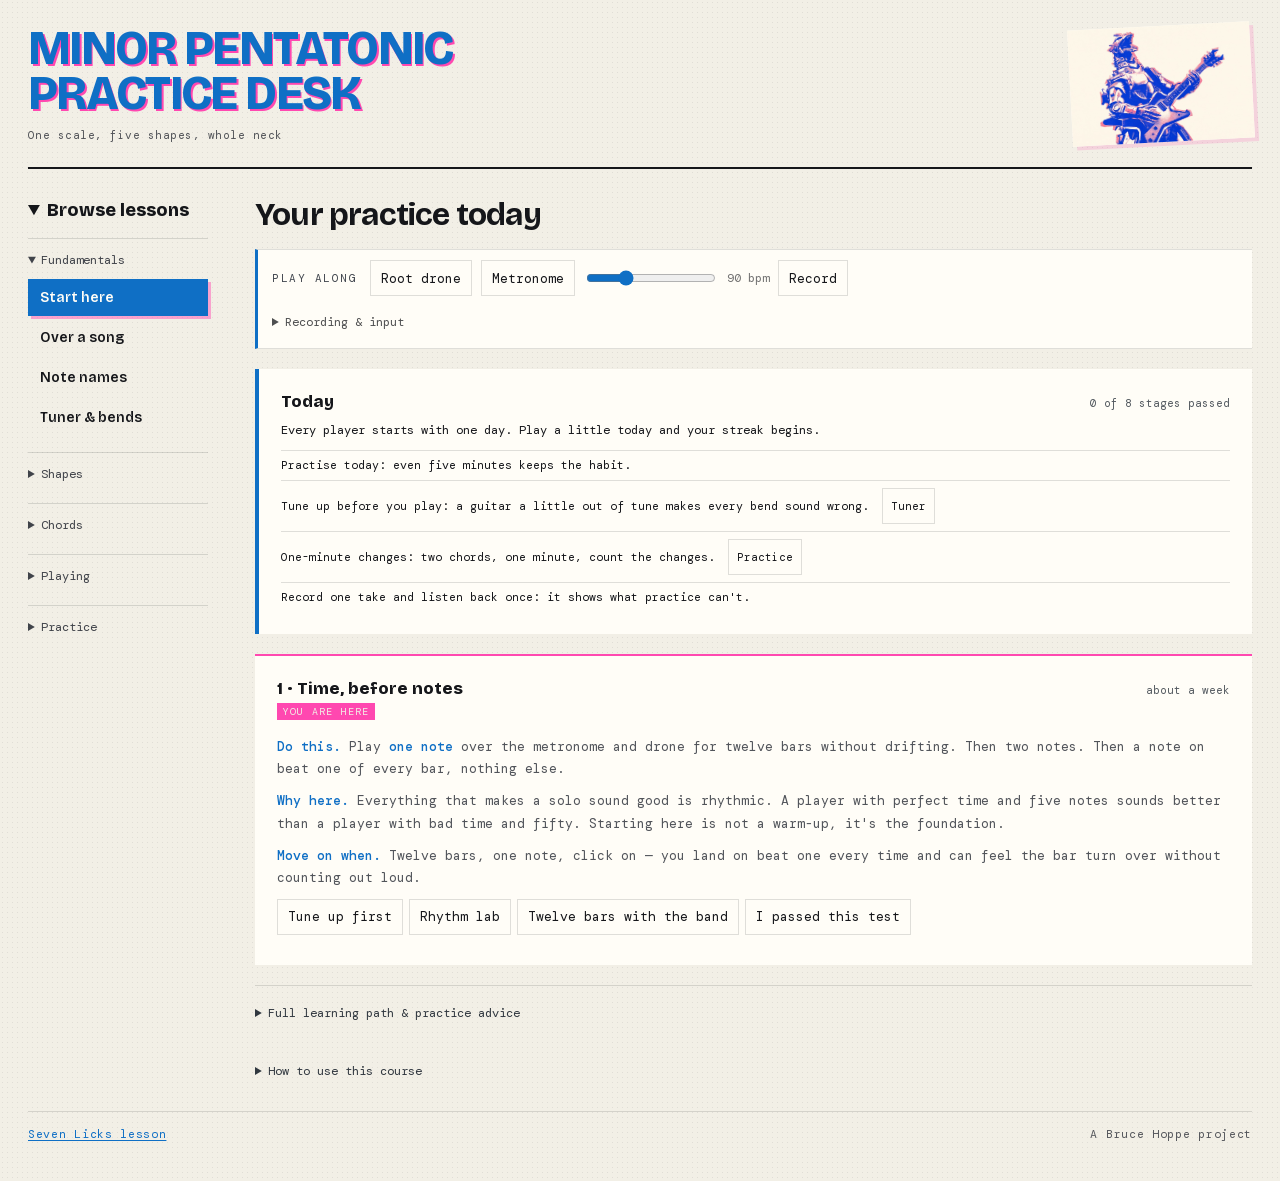
==== web/index.html @ 382ae6d7 "Make downloading a take obvious, and add a Download take button to the library Recording a real take" ====
<!DOCTYPE html>
<html lang="en">
<head>
<meta charset="utf-8">
<meta http-equiv="Content-Security-Policy" content="default-src 'self'; script-src 'self'; style-src 'self' 'unsafe-inline'; img-src 'self' data:; media-src 'self' blob: data:; object-src 'none'; base-uri 'none'; form-action 'none'">
<meta name="viewport" content="width=device-width, initial-scale=1">
<link rel="icon" href="assets/icon.svg" type="image/svg+xml">
<link rel="apple-touch-icon" href="assets/icon-180.png">
<title>Minor Pentatonic — practice desk</title>
<link rel="stylesheet" href="app.css">
<link rel="stylesheet" href="explorers.css">
</head>
<body>
<a class="skip-link" href="#lessontitle">Skip to lesson</a>
<div class="wrap">
  <header class="masthead">
    <div class="brand">
  <h1>Minor pentatonic<br>practice desk</h1>
  <p class="sub">One scale, five shapes, whole neck</p>

    </div>
  <figure class="hero">
    <img src="assets/kaiju-guitar.jpg" width="800" height="509"
      alt="A riso-printed kaiju in armour, drawn in blue and pink, playing an electric guitar">
  </figure>
  </header>

  <div class="desk-layout">
    <aside class="lesson-index">
      <details class="browse" id="browse" open>
        <summary>Browse lessons</summary>
        <nav id="views" aria-label="Lessons"></nav>
      </details>
    <div class="row" id="approw" hidden>
      <span class="lbl">App</span>
      <button id="quitapp">Quit</button>
      <span id="appver" style="font-size:11.5px;opacity:.55"></span>
      <span id="quitmsg" style="font-size:11.5px;color:var(--pink)"></span>
    </div>
    </aside>
    <main class="lesson-main" id="lessonmain">
      <div class="lesson-context">
        <h2 class="lesson-title" id="lessontitle" tabindex="-1">Your practice today</h2>
        <label class="key-select" id="keys"><span id="keylbl">Key</span>
          <select id="keyselect" aria-label="Key"></select>
        </label>
      </div>
  <div class="practice-audio" aria-label="Play along and recording">
    <div class="row" id="play">
      <span class="lbl">Play along</span>
      <button id="drone">Root drone</button>
      <button id="click">Metronome</button>
      <input type="range" id="bpm" min="40" max="220" value="90" aria-label="Tempo">
      <span id="bpmv" style="font-size:12px;opacity:.6">90 bpm</span>
      <button id="recbtn" aria-pressed="false" title="Record a take; choose the input under Recording &amp; input">Record</button>
      <span id="audiomsg" style="font-size:11.5px;color:var(--pink);flex-basis:100%;line-height:1.5"></span>
    </div>
  </div>
      <details class="diagram-settings" id="diagramsettings" hidden>
        <summary>Diagram settings <span id="settingssummary"></span></summary>
        <div class="row" id="labels"><span class="lbl">Dots</span></div>
        <div class="row" id="chords"><span class="lbl">Chord tones</span></div>
        <div class="row" id="regs"><span class="lbl">Register</span></div>
        <div class="row" id="extras"><span class="lbl">Blue note</span></div>
      </details>
  <div class="legend" id="legend" hidden>
    <div><i class="swatch" style="background:var(--pink)"></i>Root</div>
    <div><i class="swatch" style="background:var(--blue)"></i>Scale tone</div>
    <div><i class="swatch" style="background:var(--gold)"></i>Shared / pivot</div>
    <div id="legendchord"><i class="swatch ringed"></i>Chord tone</div>
    <div id="legendcolour"><i class="swatch hollow"></i>Optional colour tone</div>
    <div id="legendblue"><i class="swatch dashed"></i>♭5 blue note</div>
  </div>

  <section id="v-path">
    <div id="path"></div>
    <details class="course-intro"><summary>How to use this course</summary>
    <p class="tip" style="max-width:64ch;margin:0 0 8px;font-size:12.5px">
      There's far more here than anyone should try to absorb at once. This is the order to take it in.
      Each stage has one job and a test you can actually fail — <b>don't move on until you pass it</b>.
      The timings are indicative; the tests aren't.</p>
    <p class="tip" style="max-width:64ch;margin:0 0 18px;font-size:12.5px">
      The single most common mistake is treating soloing as a scale problem. It isn't. It's a
      rhythm-and-phrasing problem played with scale notes, which is why stages 1 and 3 matter more
      than everything after them.</p>
    </details>

  </section>

  <section id="v-tune" hidden>
    <p class="tip" style="max-width:64ch;margin:0 0 18px;font-size:12.5px">
      Two things to do with your guitar plugged in (or near the microphone). Tune before every session:
      a guitar slightly out of tune makes every bend and chord sound wrong, and you learn to hear it as
      normal. Then check your bends: your ear can't judge a bend while your hands are busy making it.
      Both use the input chosen under <b>Recording &amp; input</b>; nothing is recorded or kept.</p>
    <div class="grid wide">
      <div class="card" id="tunercard">
        <h2>Tuner<em>play one open string at a time</em></h2>
        <div class="row" id="tunings"><span class="lbl">Tuning</span></div>
        <div class="row" style="margin-top:8px"><button id="tunelisten" aria-pressed="false">Start listening</button></div>
        <div id="tunerread" class="tunerread"></div>
        <div class="sr-only" id="tunersay" aria-live="polite"></div>
        <div class="row" id="tunerefs" style="margin-top:10px"><span class="lbl">Hear a string</span></div>
        <p class="tip">Tune up to a note, not down: if a string is sharp, go below it and come back up, so the
          string settles against the peg and stays in tune. Within 5 cents is in tune.</p>
      </div>
      <div class="card" id="bendcard">
        <h2>Bend and vibrato check<em>hear the target, then bend to it</em></h2>
        <div class="row" id="bendpresets"><span class="lbl">Classic bends</span></div>
        <div class="row" style="margin-top:6px"><span class="lbl">String</span>
          <select id="bendstring" aria-label="String"></select>
          <span class="lbl">Fret</span><input type="number" id="bendfret" min="1" max="22" value="7" aria-label="Fret" style="width:4.5em">
          <span class="lbl">Bend</span><select id="bendamt" aria-label="How far to bend">
            <option value="1">½ step</option><option value="2" selected>Whole step</option>
            <option value="3">1½ steps</option><option value="0">None: vibrato only</option></select></div>
        <p class="tip" id="bendwhat"></p>
        <div class="row"><button id="bendheartarget">Hear the target</button><button id="bendhearfret">Hear the fretted note</button>
          <button id="bendlisten" aria-pressed="false">Start listening</button></div>
        <div id="bendtrace" class="bendtrace"></div>
        <div class="status" id="bendstatus" aria-live="polite"></div>
        <ul class="loglist" id="bendlog"></ul>
      </div>
      <div class="card">
        <h2>How to use it<em>three minutes, every session</em></h2>
        <ol>
          <li><b>Hear the target</b>, then play the target note fretted, so it's in your head.</li>
          <li>Play the fretted note and bend up to it. Hold it. Let the note finish: the check reads it when the sound stops.</li>
          <li>Flat is the usual miss, and it's the one that sounds like a mistake. If you land flat, push further with the same fingers; add a finger behind the one bending (third finger bending, second and first behind it).</li>
          <li>Then vibrato: hold the bent note and move it with the wrist, not the finger. Aim for an even speed. Five or six wobbles a second, a quarter of a semitone either side, is a usual blues vibrato; faster and narrower sounds nervous, slower and wider sounds like a singer.</li>
          <li>Five bends in tune in a row, then take it into a lick. Record one, and listen back.</li>
        </ol>
      </div>
    </div>
  </section>

  <section id="v-song" hidden>
    <p class="tip" style="max-width:64ch;margin:0 0 18px;font-size:12.5px">
      The missing piece is almost always this: <b>the scale comes from the song, not from the guitar.</b>
      You don't decide to play A minor pentatonic — the song decides, and your job is to find out what it
      already chose. Here's the whole procedure.</p>
    <div class="grid wide" id="song"></div>
  </section>

  <section id="v-melody" hidden>
    <p class="tip" style="max-width:64ch;margin:0 0 18px;font-size:12.5px">
      Melody is a <b>shape over time</b>. Scale playing is a sequence of notes. These four things
      convert one into the other.</p>
    <div class="grid wide" id="melody"></div>
  </section>

  <section id="v-boxes">
    <p class="tip">Select one or more boxes to practise moving between them. Tap a selected box again to remove it.
      Start slowly: play a short phrase in one box, pause, find the root in the next box, then move.</p>
    <div class="row"><div class="row" id="boxselect" role="group" aria-label="Select practice boxes"></div><button id="boxreset">Show all</button></div>
    <div class="map"><div class="maplabel" id="maplabel" aria-live="polite">Full neck — all boxes</div><div id="fullmap"></div></div>
    <p class="tip" id="boxorder" style="margin:-14px 0 18px;font-size:12px"></p>
    <div class="grid" id="boxes"></div>
  </section>

  <section id="v-hijaz" hidden>
    <p class="tip">Use the pentatonic boxes you know as landmarks for a new sound. Work with one short phrase before exploring the whole scale.</p>
    <div class="row"><button id="hijazexample">Load E example · Box 1 at fret 12</button>
      <a href="five-pentatonic-boxes-phrygian-dominant.html" target="_blank" rel="noreferrer">Open your original E reference</a></div>
    <div class="grid wide" id="hijazlesson"></div>
    <h2>Five familiar neighbourhoods<em>Phrygian dominant around your pentatonic boxes</em></h2>
    <p class="tip">Pink = root; blue = shared 4, 5 and ♭7; gold = ♭2, 3 and ♭6.
      These diagrams show only Phrygian dominant notes. The minor third is omitted.
      Tap notes to hear them; use Dots for names or degrees. These are fret windows, not fixed fingerings: shift rather than force a stretch.
      Your original reference reaches fret 25; the interactive diagrams stop at fret 24. Use Octave down to explore a lower position.</p>
    <div class="grid" id="hijazboxes"></div>
    <div class="grid wide" id="hijazpractice"></div>
  </section>

  <section id="v-open" hidden>
    <p class="tip">Retune, make a chord, play an answer. These diagrams use the named tuning; the rest of the app stays in standard tuning.</p>
    <div class="row" id="opentuningpick"><span class="lbl">Tuning</span></div>
    <div class="grid wide" id="opentuninglesson"></div>
    <h2>Four starting points</h2>
    <div class="grid" id="opentuningcards"></div>
    <div class="tuning-routine" aria-label="Slow practice sequence">
      <div><span>2 minutes</span><b>Tune → recheck</b><span>Check every string twice.</span></div>
      <div><span>4 minutes</span><b>Open → 5 → 7 → open</b><span>One chord every four clicks.</span></div>
      <div><span>4 minutes</span><b>Chord → phrase → rest</b><span>Use the tab. Repeat at 60 bpm.</span></div>
    </div>
    <details><summary>Retuning, practice and sources</summary>
      <ol><li><b>Check every string twice.</b> Tune slowly from standard and recheck after the first pass; changed tension can pull the other strings sharp or flat.</li>
      <li><b>Follow the string markings.</b> Drop D examples use only strings 6–4. Open G examples mute string 6. Open D and E use all six.</li>
      <li><b>Find roots before shapes.</b> Mark every root on the 6th, 5th and 1st strings. In an open tuning, a familiar grip may produce a different chord.</li>
      <li><b>Add one scale fragment.</b> Play the supplied tab over your own loop. Standard-tuning box shapes need remapping after retuning.</li>
      <li><b>Return to standard deliberately.</b> Say the tuning aloud before changing back and retune each string rather than trusting one reference note.</li></ol>
      <p>Sources: Fender's setup guides to Open D, Open E and Drop D tuning; Rocksmith's guide to Open G.</p>
    </details>
  </section>

  <section id="v-solo" hidden>
    <p class="tip" style="max-width:64ch;margin:0 0 14px;font-size:12.5px">
      Pick the shapes you're working on, then build a run inside them. <b>Tap any note on the zone map to
      add it</b> — you'll hear it as you go — and the run below records the order, the tab and the
      fingering. Play it back at the tempo on the slider above.</p>
    <div class="row" id="soloboxes"><span class="lbl">Boxes</span></div>
    <div class="row" id="solopatterns"><span class="lbl">Fill with</span></div>
    <div class="map">
      <div class="maplabel" id="solomaplabel">Zone</div>
      <div id="solomap"></div>
      <p class="tip" id="solozonetip" style="margin:10px 0 0;font-size:12px"></p>
    </div>
    <div class="grid wide" id="solocards"></div>
  </section>

  <section id="v-connect" hidden>
    <p class="tip" style="max-width:60ch;margin:0 0 18px;font-size:12.5px">
      Every box overlaps the next by exactly one note per string: <b>the higher note of a box is the
      lower note of the box above it</b>. Those gold notes are your doors.</p>
    <div class="grid wide" id="connect"></div>
  </section>

  <section id="v-land" hidden>
    <p class="tip" style="max-width:64ch;margin:0 0 8px;font-size:12.5px">
      You don't need five shapes to cover the neck. <b>Box 1 and Box 4 are the two landmarks</b> —
      between them they give you a root under the index finger in two different places, and almost
      everything most players do lives in one or the other.</p>
    <p class="tip" style="max-width:64ch;margin:0 0 18px;font-size:12.5px">
      Learn these two cold and treat 2, 3 and 5 as the connective tissue between them.</p>
    <div class="grid wide" id="land"></div>
  </section>

  <section id="v-major" hidden>
    <p class="tip" style="max-width:64ch;margin:0 0 8px;font-size:12.5px">
      The same five shapes, read from the other end. This is <b>major pentatonic as one diagonal run</b>
      up the neck, root on the A string: two notes on E, three on A, two on D, three on G, two on B,
      three on high e. That 2&ndash;3&ndash;2&ndash;3&ndash;2&ndash;3 alternation is the whole pattern.</p>
    <p class="tip" style="max-width:64ch;margin:0 0 14px;font-size:12.5px">
      Pick a key and the shape keeps its fingering and slides. It carries its own key list, because
      major keys are spelled with flats where the minor ones are not &mdash; D&#9837; major, not C&#9839;.</p>
    <div class="row" id="majorkeys"><span class="lbl">Major key</span></div>
    <div class="row" id="majoropts">
      <span class="lbl">Dots</span>
      <button id="majormode" aria-pressed="false">Note names</button>
      <button id="majorarrows" aria-pressed="true">Shift arrows</button>
    </div>
    <div class="grid wide">
      <div class="card">
        <h2>The diagonal<em id="majorpos"></em></h2>
        <div id="majorboard"></div>
        <p class="tip" id="majorcap"></p>
      </div>
      <div class="card">
        <h2>Frets, string by string<em>high e first</em></h2>
        <pre id="majortab"></pre>
        <p class="tip"><b>The arrows</b> mark the third note on each three-note string &mdash; the stretch
          that moves you up a position.</p>
        <p class="tip"><b>The G-to-B jump</b> is one fret wider than the others because the B string is
          tuned a half step tighter. Same reason barre chords bend there.</p>
        <p class="tip"><b>Relative minor:</b> the same dots played from the sixth degree are the minor
          pentatonic box in the rest of this desk.</p>
      </div>
    </div>
  </section>

  <section id="v-modes" hidden>
    <p class="tip" style="max-width:64ch;margin:0 0 8px;font-size:12.5px">
      <b>A shape is not a mode.</b> Play these notes over the wrong chord and you will hear the major
      scale they came from, not the mode you meant. What makes a mode is the harmony underneath it —
      so start the <b>Root drone</b> in the bar above before you play a single shape here.</p>
    <p class="tip" style="max-width:64ch;margin:0 0 8px;font-size:12.5px">
      Every mode below is drawn from the <b>same root</b> — whichever key is selected at the top. That is
      deliberate. Comparing D dorian to C major tells you they share notes; it tells you nothing about
      how dorian sounds. Holding the root still and moving one note does.
    <p class="tip" style="max-width:64ch;margin:0 0 18px;font-size:12.5px">
      Each mode names the one or two notes that separate it from the major or minor scale you already
      know. Those are drawn <b>gold</b>. Learn to hear those notes and you have learned the mode; the
      rest of the scale you can already play.</p>
    <div class="row" id="modes"><span class="lbl">Mode</span></div>
    <div class="grid wide" id="modesummary"></div>
    <p class="tip" style="max-width:64ch;margin:18px 0 8px;font-size:12.5px">
      The same five neighbourhoods as the pentatonic boxes, with the rest of the scale filled in around
      them. You are not learning five new shapes — you are adding two notes to shapes you have.</p>
    <div class="grid" id="modeboxes"></div>
  </section>

  <section id="v-notes" hidden>
    <p class="tip" style="max-width:64ch;margin:0 0 8px;font-size:12.5px">
      Every shape in this app moves around the neck without your knowing what a single note is called
      &mdash; which works until someone says <b>&ldquo;take it from the B&rdquo;</b>.</p>
    <p class="tip" style="max-width:64ch;margin:0 0 18px;font-size:12.5px">
      Three things, not 144 positions: <b>the open strings</b> (E A D G B e), <b>the seven naturals</b> and
      where the gaps are, and <b>one octave shape</b>. Five minutes a day, one string, said out loud.</p>

    <div class="row" id="notepick"><span class="lbl">Find every</span></div>
    <div class="row" id="stringpick"><span class="lbl">One string</span></div>
    <div class="map">
      <div class="maplabel" id="necklabel"></div>
      <div id="neck"></div>
    </div>

    <div class="grid wide">
      <div class="card">
        <h2>The landmarks<em>learn these first</em></h2>
        <ol>
          <li><b>Open strings, low to high: E A D G B e.</b> Every calculation starts from one of these.</li>
          <li><b>Fret 12 is the open string again</b>, so there are only twelve frets to learn.</li>
          <li><b>B to C and E to F have no sharp between them.</b> Those two gaps are where the mistakes are.</li>
          <li><b>Fret 5 is the next string open</b> &mdash; except G to B, which is fret 4.</li>
          <li><b>The low E and high e are identical.</b> Learn one, you have both.</li>
        </ol>
      </div>
      <div class="card">
        <h2>How to drill it<em>in order</em></h2>
        <ol>
          <li><b>One string, one week.</b> Up the low E naming each note aloud, then down. Two minutes daily.</li>
          <li><b>One note, whole neck.</b> Pick a note above and find every one of them.</li>
          <li><b>Name before you play.</b> Recognition is easy; recall is the skill.</li>
          <li><b>Use it for real.</b> Set a key here, then find that root in five places.</li>
        </ol>
      </div>
    </div>

    <p class="tip" style="max-width:64ch;margin:22px 0 8px;font-size:12.5px">
      <b>The octave shape</b> carries a note you know into an octave you don't &mdash; always the same
      distance, except across the G and B strings, where it shifts a fret.</p>
    <div class="grid" id="octaves"></div>
  </section>

  <section id="v-triads" hidden>
    <div class="card cx-intro">
      <h2>Triads<em>three notes, one recipe</em></h2>
      <p class="tip">A triad is a chord made of three different notes: a root, a 3rd and a 5th.
      Almost every chord you already play is a triad with some notes doubled.</p>
      <p class="tip">On guitar, one fret is one step, so you can count a triad's recipe in frets.
      Start on the root, go up 3 or 4 frets to the 3rd, then 3 or 4 more to the 5th.
      Those two gaps decide the chord's sound. Choose the chord with the <b>Key</b> menu below, or the <b>Root</b> buttons at the top.</p>
      <div id="triads-explorer"></div>
      <h3>What the three views show</h3>
      <ul>
        <li><b>Build it:</b> the recipe on one string. Major is 4 + 3 frets, minor is 3 + 4,
        diminished is 3 + 3 and augmented is 4 + 4.</li>
        <li><b>Change one note:</b> the same grip in all four qualities. Minor moves the 3rd
        down one fret, diminished also moves the 5th down, augmented moves the 5th up.
        The dashed outline shows where the note was.</li>
        <li><b>Inside barre chords:</b> a six-string barre chord holds only three different
        notes. Step across the strings to find the triads hiding in it. Where a group
        of three strings has no 3rd, it's a power chord with an octave, not a triad.</li>
      </ul>
      <h3>Practice order</h3>
      <ol>
        <li>Build it: play each recipe on one string, counting the frets out loud.</li>
        <li>Change one note: play a major grip, then lower one finger for minor. Listen
        to how one fret turns bright into sad.</li>
        <li>Inside barre chords: play your G barre chord, then only its top three
        strings. Same chord, smaller and clearer.</li>
        <li>Take one grip into the 12-bar trainer and play it on every chord change.</li>
      </ol>
      <p class="tip"><b>The test:</b> without looking, turn a major grip into minor, then back again, on
      three different string sets.</p>
    </div>
    <h3 class="cx-more">Every triad shape, in detail</h3>
    <p class="tip" style="max-width:64ch;margin:0 0 8px;font-size:12.5px">
      A triad is a chord with nothing wasted: <b>three notes &mdash; a root, a 3rd and a 5th</b>. Every
      full chord you know is one of these with notes doubled. Strip those doublings away and a chord
      becomes small enough to grab anywhere on the neck.</p>
    <p class="tip" style="max-width:64ch;margin:0 0 8px;font-size:12.5px">
      This is the missing step between a power chord and a scale. A power chord has no 3rd, so it is
      neither major nor minor. A scale is seven notes and easy to wander around in. A triad is the three
      notes that <b>are</b> the chord &mdash; the ones the Blues trainer keeps telling you to aim at.</p>
    <p class="tip" style="max-width:64ch;margin:0 0 18px;font-size:12.5px">
      Take them <b>three strings at a time</b>. That is the whole trick: one small shape on one string
      set, moved to three places, covers the neck. Then move the set.</p>

    <div class="row" id="triadkinds"><span class="lbl">Quality</span></div>
    <div class="row" id="triadsets"><span class="lbl">String set</span></div>
    <div class="grid wide" id="triadsummary"></div>
    <p class="tip" id="triadcount" style="max-width:64ch;margin:18px 0 8px;font-size:12.5px"></p>
    <div class="grid" id="triadshapes"></div>

    <div class="grid wide" style="margin-top:22px">
      <div class="card">
        <h2>Why bother<em>what triads unlock</em></h2>
        <ol>
          <li><b>Play chords anywhere.</b> Three shapes on one string set and you can play that chord at
            any point on the neck, instead of running back to an open position.</li>
          <li><b>Rhythm parts that stay out of the way.</b> Triads on the top three strings sit above the
            bass and below the vocal. Full barre chords in the same spot just make mud.</li>
          <li><b>Solos that follow the chords.</b> The Blues trainer names a target tone every bar. The
            triad <em>is</em> those target tones, in a shape your hand can find.</li>
          <li><b>Chord &rarr; arpeggio &rarr; scale.</b> Play the triad, play the same notes one at a
            time, then fill in the scale around it in the same position. Do that with every new chord and
            the neck stops being a grid of shapes.</li>
        </ol>
      </div>
      <div class="card">
        <h2>How to practise them<em>in order</em></h2>
        <ol>
          <li><b>One quality, one string set.</b> Major on strings 1&ndash;2&ndash;3. Play all three
            shapes up the neck, then back down, naming the bass note each time.</li>
          <li><b>Major to minor.</b> Take each shape and move the single note that is the 3rd down one
            fret. Same shape family, opposite mood &mdash; hear it.</li>
          <li><b>Move the set, not the shape.</b> Same three shapes on strings 2&ndash;3&ndash;4. The
            geometry shifts when the B string is involved; that is the same G-to-B exception as everywhere
            else.</li>
          <li><b>Over the trainer.</b> Start the 12-bar trainer and play one triad per bar. Nothing
            teaches chord changes faster than having to find one in time.</li>
        </ol>
        <p class="tip">Dot labels follow the <b>Dots</b> setting in the toolbar: switch to Intervals to
          see 1, 3 and 5 instead of note names.</p>
      </div>
    </div>
  </section>

  <section id="v-inv" hidden>
    <div class="card cx-intro">
      <h2>Inversions<em>three grips of the same chord</em></h2>
      <p class="tip">A triad has three notes. An inversion is just a different one of them on the
      bottom. Picture three cards in a stack: take the bottom card, put it on top, and
      you have the next inversion.</p>
      <p class="tip">In a band, the bass player covers the lowest note, so you don't need to think
      about bass notes yet. Think of inversions as three grips of the same chord,
      stacked up the neck. The names come later. Choose the chord with the <b>Key</b> menu below, or the <b>Root</b> buttons at the top.</p>
      <h3>How to read the explorer</h3>
      <ul>
        <li>Colour shows each note's job: root, 3rd or 5th. The root is also a square,
        so you can spot it without colour.</li>
        <li>The card stack shows the grip from top string to bottom string. The bottom
        card is outlined. Step up the neck and watch the bottom card move to the top.</li>
        <li>The outlined dots are the other grips of the same chord, so you can see the
        whole cycle while you play one grip.</li>
      </ul>
      <div id="inversions-explorer"></div>
      <h3>Practice order</h3>
      <ol>
        <li>Stay on G B e and switch between Major and Minor. Only the 3rd moves, down
        one fret. That is the difference between major and minor in every grip.</li>
        <li>Move down the string sets: D G B, then A D G, then E A D. Shapes change on
        sets that include the B string, because the B string is tuned differently.
        The colours still tell you which inversion you're on.</li>
        <li>Turn on the pentatonic with A minor. Every minor grip sits inside the scale
        you already know: these are the chord tones to land on when you solo.</li>
        <li>Press Play all up the neck and play each grip along with it. Then try a new
        key without looking at the screen.</li>
      </ol>
      <p class="tip"><b>The test:</b> play the three grips of G on the top strings with your eyes closed,
      then find the same three for C.</p>
    </div>
    <h3 class="cx-more">Why it matters</h3>
    <p class="tip" style="max-width:64ch;margin:0 0 8px;font-size:12.5px">
      Forget the word. <b>An inversion is one action on a chord you already know:</b> take the bottom
      note and move it to the top. <b>Press the button below and watch it happen</b> &mdash; three
      presses bring it back where it started.</p>
    <p class="tip" style="max-width:64ch;margin:0 0 18px;font-size:12.5px">
      Nothing added, nothing removed: same chord, same three notes, stacked in a different order.</p>

    <div class="grid wide" id="invdemo"></div>
    <div class="grid wide" id="invmove" style="margin-top:20px"></div>
    <div class="grid wide" id="invnot" style="margin-top:20px"></div>

    <p class="tip" style="max-width:64ch;margin:26px 0 8px;font-size:12.5px">
      <b>Now on the guitar.</b> The same three stacks as three shapes you can hold. The bottom note of
      each diagram is the bottom note of each stack above &mdash; the only thing that differs.</p>
    <div class="row" id="invsets"><span class="lbl">String set</span></div>
    <div class="grid" id="invwhat"></div>

    <p class="tip" style="max-width:64ch;margin:26px 0 8px;font-size:12.5px">
      <b>Two chords is enough to feel it.</b> Play the first. Then the second the way you already know
      it &mdash; notice the jump. Then the third card, the same chord inverted: no jump at all.</p>
    <div class="grid" id="invtwo"></div>

    <p class="tip" style="max-width:64ch;margin:22px 0 8px;font-size:12.5px">
      <b>Three shapes, then they repeat.</b> Root, first, second, root an octave up &mdash; one cycle
      covering the whole neck. See it and you stop learning positions.</p>
    <div class="map">
      <div class="maplabel" id="invnecklabel"></div>
      <div id="invneck"></div>
    </div>

    <p class="tip" style="max-width:64ch;margin:22px 0 8px;font-size:12.5px">
      <b>The payoff, measured.</b> What that does for one change, inversions do for a whole song. Below,
      the same progression twice on one neck &mdash; every chord in root position, then each taking its
      nearest shape &mdash; with the distance measured.</p>
    <div class="row" id="invprogs"><span class="lbl">Progression</span></div>
    <p class="tip" id="invprogtip" style="max-width:64ch;margin:0 0 14px;font-size:12.5px"></p>
    <div class="grid wide" id="invcompare"></div>
    <p class="tip" id="invverdict" style="max-width:70ch;margin:16px 0 0;font-size:13px"></p>

    <div class="grid wide" style="margin-top:26px">
      <div class="card">
        <h2>What inversions are for<em>most useful first</em></h2>
        <ol>
          <li><b>Stay in one place.</b> Changes stop being jumps: fewer missed chords, less noise between them.</li>
          <li><b>Voice leading.</b> Notes move a fret or not at all. That is what makes a part sound
            arranged rather than strummed.</li>
          <li><b>Choose the bass note.</b> C/E between C and F walks the bass C&ndash;E&ndash;F. That is
            what a slash chord is for.</li>
          <li><b>Control the top note.</b> The highest note is heard as the melody, so the inversion picks
            the tune.</li>
        </ol>
      </div>
      <div class="card">
        <h2>How to practise them<em>in order</em></h2>
        <ol>
          <li><b>One chord, three shapes.</b> Root, first, second, root &mdash; and back, naming the bass aloud.</li>
          <li><b>Two chords.</b> Play I, then find the IV closest to your hand before moving.</li>
          <li><b>Whole progression, one five-fret region.</b> Then again five frets higher.</li>
          <li><b>Over the 12-bar trainer.</b> One chord per bar. A jump means you chose wrong in the bar before.</li>
        </ol>
      </div>
    </div>

    <p class="tip" style="max-width:64ch;margin:22px 0 0;font-size:12.5px">
      A caution: the lowest note is only the bass if nobody else is playing one. Alone, your C/E is an
      inversion; over a bass player holding the root, it is a texture and the chord still sounds like C.</p>
  </section>

  <section id="v-chart" hidden>
    <p class="tip" style="max-width:64ch;margin:0 0 8px;font-size:12.5px">
      Every key at once. <b style="color:var(--blue)">Blue = Box 1</b>,
      <b style="color:#9a6f00">gold = Box 4</b>, pink rings are roots. Labels under each zone read
      <i>shape · starting fret</i>. Where a shape fits twice on a 22-fret neck it's drawn twice —
      that's the same shape an octave apart, not a new one.</p>
    <p class="tip" style="max-width:64ch;margin:0 0 18px;font-size:12.5px">
      Notice the pattern: <b>the gold zone is always seven frets right of the blue one</b>, in every
      key, without exception. That gap never changes — only where the pair sits on the neck.</p>
    <p class="tip" style="max-width:64ch;margin:0 0 18px;font-size:12.5px">
      <b style="color:var(--pink)">The pink path is the slide run</b> from Box 1 up into Box 4 — every
      note of it, with arrows on the two slides. It's the same run in every key; only the fret numbers
      move.</p>
    <p class="tip" style="max-width:64ch;margin:0 0 18px;font-size:12.5px">
      The faint grey dots are the rest of the scale. <b>There's no empty ground between the two
      landmarks</b> — Boxes 2 and 3 fill it, and the slide run walks straight through them. Tap any key
      to load it into the rest of the app.</p>
    <div class="grid" id="chart" style="grid-template-columns:repeat(auto-fit,minmax(min(420px,100%),1fr))"></div>
  </section>

  <section id="v-blues" hidden>
    <p class="tip" style="max-width:60ch;margin:0 0 18px;font-size:12.5px">
      Not separate scales — small, high-value neighbourhoods carved out of the boxes you already know.</p>

    <div class="map">
      <div class="maplabel" id="bluesmaplabel">Whole neck — all five boxes with the ♭5 dropped in</div>
      <div id="bluesmap"></div>
      <div class="row" id="bluesfocus" style="margin-top:12px"><span class="lbl">Isolate</span></div>
      <p class="tip" id="bluestip" style="margin:8px 0 0;font-size:12px;max-width:64ch"></p>
    </div>

    <div class="grid" id="blues"></div>

    <div class="grid wide" style="margin-top:20px">
      <div class="card">
        <h2>How B.B. used it<em>economy</em></h2>
        <p class="tip">His root sits on the <b>B string under the index finger</b> — that's the anchor the
        whole box is built around, and it's why you so often saw him planted in one place, barely moving.
        The box is small on purpose. Nothing is there to run through; every note has to earn its place,
        so the expression comes from touch, vibrato and the exact timing of a bend rather than from
        speed.</p>
        <p class="tip">The theory move that makes it sound like him: he leans on the <b>major 6th</b>
        — the dashed note above — often in place of the ♭7. That single swap tilts a minor-sounding
        shape toward major, which is why his playing sounds sweet and vocal rather than dark. Keep the
        ♭7 as seasoning, not a foundation. One caution: over a genuinely minor blues the 6th clashes,
        so the sweet note belongs in major/dominant blues.</p>
        <p class="tip">And the vibrato. His was fast, wide and generated from the wrist, applied to a
        held note as the destination of a phrase. Practise it alone: one note, thirty seconds, no
        other notes allowed.</p>
      </div>
      <div class="card">
        <h2>How Albert used it<em>violence</em></h2>
        <p class="tip">Five notes off the top of Box 2 and almost nothing else — he reused the same
        small vocabulary constantly. What makes it enormous is the bending. He <b>overbent</b>: not
        just a whole step, but a step and a half or two full steps, bending one note up to the pitch
        of a note three or four frets higher, then dropping it in stages rather than releasing cleanly.
        He also stacked bends — hitting the same fret with a half-step, then a whole step, then further
        — so one note produced several pitches.</p>
        <p class="tip">Phrasing tells: he came in <b>late</b>, often on beat two rather than beat one,
        which gives the lines their slinky, behind-the-beat drag. And he liked resolving to the
        <b>5th</b> instead of the root — less final, more suspended.</p>
        <p class="tip">Worth knowing before you try to match him: he was a left-hander playing a
        right-handed Flying V flipped over, so the treble strings were nearest the floor and he
        <i>pulled</i> them downward instead of pushing up. He tuned well below standard, used very
        light strings, and played with thumb and fingers, no pick. The bends aren't superhuman —
        the setup was doing a lot of the work. On your SG in standard tuning, a step and a half is
        a realistic ceiling; go for the sound of the phrasing, not the exact interval.</p>
      </div>
      <div class="card">
        <h2>Where to hear and read it<em>search these titles</em></h2>
        <p class="tip"><b>Listen first.</b> B.B.: <i>Live at the Regal</i> (1965) — the whole record is
        the box in action. Albert: <i>Born Under a Bad Sign</i> (1967), and <i>Blues Power</i> from
        <i>Live Wire/Blues Power</i> for the bending at full stretch.</p>
        <p class="tip"><b>B.B. box lessons</b><br>
        Guitar World — the movable B.B. box<br>
        Premier Guitar — Deep Blues, with notation and a backing track<br>
        Happy Bluesman — what it is and how to use it<br>
        Active Melody — his approach to a solo</p>
        <p class="tip"><b>Albert King lessons</b><br>
        Happy Bluesman — the Albert King box<br>
        Happy Bluesman — bend stacking<br>
        Guitar World — Jared James Nichols on Albert's fingerstyle<br>
        Riff Journal — his upside-down setup and bending technique</p>
      </div>
    </div>
  </section>

  <section id="v-power" hidden>
    <p class="tip" style="max-width:62ch;margin:0 0 18px;font-size:12.5px">
      Two notes, no third, movable anywhere. The chords under a riff and the pentatonic scale over it are
      built from the same handful of notes — this is the rhythm side of everything else in here.</p>
    <div class="grid" id="power"></div>
    <h2 style="font-family:'Bricolage Grotesque',system-ui,sans-serif;font-size:20px;margin:30px 0 14px;
      text-transform:uppercase;letter-spacing:.02em">A full power-chord song</h2>
    <div class="grid" id="pcsong"></div>
  </section>

  <section id="v-form" hidden>
    <p class="tip" style="max-width:62ch;margin:0 0 18px;font-size:12.5px">
      How the pieces get ordered. Block width is bar count, so the shapes below are to scale.</p>
    <div class="grid" id="form"></div>
  </section>

  <section id="v-licks" hidden>
    <p class="tip" style="max-width:60ch;margin:0 0 8px;font-size:12.5px">
      Numbers are playing order. <b>b</b> bend, <b>r</b> release, <b>/</b> slide, <b>~</b> vibrato.</p>
    <p class="tip" style="max-width:60ch;margin:0 0 18px;font-size:12.5px">
      There is also a longer written lesson on seven Box 1 licks in A minor:
      <a href="seven-licks.html">open the Seven Licks lesson</a>.</p>
    <div class="grid wide" id="licks"></div>
  </section>

  <section id="v-cross" hidden>
    <p class="tip" style="max-width:62ch;margin:0 0 18px;font-size:12.5px">
      There is only one connection rule, repeated four times: <b>on every string, the upper note of a
      box is the lower note of the box above it</b>. Work these four drills in order — each one is a
      prerequisite for the next.</p>
    <div class="grid wide" id="cross"></div>
  </section>

  <section id="v-practice" hidden>
    <p class="tip" style="max-width:62ch;margin:0 0 18px;font-size:12.5px">
      Two timed routines from your practice guide, then the generators and tools.</p>
    <div class="grid wide" id="guide"></div>
    <h2 style="font-family:'Bricolage Grotesque',system-ui,sans-serif;font-size:20px;margin:30px 0 14px;
      text-transform:uppercase;letter-spacing:.02em">Tools</h2>
    <div class="grid wide">
      <div class="card" id="todaycard">
        <h2>Today<em>what to do next</em></h2>
        <div class="status" id="todaystreak"></div>
        <ul class="loglist" id="todaylist"></ul>
      </div>
      <div class="card" id="changescard">
        <h2>One-minute changes<em>the chord change, not the chord</em></h2>
        <p class="tip">Pick two chords. For one minute, switch between them as cleanly as you can, strumming once on each,
          and count each change (tap the button or press Space). Most of the difficulty in songs is the change,
          and this is the fastest way to make it automatic. Do two or three pairs a day; beat your best.</p>
        <div class="row" id="changepairs"></div>
        <div id="changeshapes" class="changeshapes"></div>
        <div class="row" style="margin-top:10px"><button id="changestart" aria-pressed="false">Start a minute</button>
          <button id="changetap" class="big" disabled>Changed</button><span id="changeclock" class="changeclock">1:00</span></div>
        <div class="status" id="changestatus" aria-live="polite"></div>
        <ul class="loglist" id="changelog"></ul>
      </div>
      <div class="card">
        <h2>Ear drill<em>hear the degree, then find it</em></h2>
        <p class="tip">The root plays, then one note of the scale. Name its degree by ear, then play it on your guitar.</p>
        <div class="row" id="earbtns"></div>
        <div class="row" style="margin-top:10px"><button id="earagain">Hear it again</button><button id="earroot">Hear the root</button><button id="earnext">New note</button></div>
        <div class="status" id="earstatus" aria-live="polite"></div>
        <ul class="loglist" id="earstats"></ul>
      </div>
      <div class="card">
        <h2>Find the note<em>tap the dots</em></h2>
        <div id="quizboard"></div>
        <div class="status" id="quizstatus"></div>
        <div class="row" style="margin-top:10px"><button id="newquiz">New drill</button></div>
      </div>
      <div class="card">
        <h2>Session<em>interleaved, ~25 min</em></h2>
        <ol id="session"></ol>
        <div class="row" style="margin-top:12px"><button id="newsession">Build another</button><button id="completesession">Log complete</button></div>
        <p class="tip">Say the shape's name out loud before you play it, and record one take at the end.</p>
      </div>
      <div class="card">
        <h2>Focus timer<em>work, then rest</em></h2>
        <div class="timerface" id="timerface" aria-live="polite">05:00</div>
        <div class="row">
          <button class="timerpreset" data-min="3">3 min</button><button class="timerpreset" data-min="5">5 min</button>
          <button class="timerpreset" data-min="10">10 min</button><button id="toggletimer">Start</button><button id="resettimer">Reset</button>
        </div>
        <p class="tip" id="timerstatus">Choose one drill. The timer keeps the session focused and sounds a cue when time is up.</p>
      </div>
      <div class="card">
        <h2>Tempo ladder<em>clean reps earn speed</em></h2>
        <p class="tip">Run the metronome at the current tempo, then add 5 bpm after each clean round. Mark a miss to drop 5 bpm and rebuild.</p>
        <div class="timerface"><span id="ladderbpm">90</span> <span style="font-size:14px">bpm</span></div>
        <div class="row"><button id="ladderclean">Clean · +5</button><button id="laddermiss">Miss · −5</button><button id="ladderreset">Start over</button></div>
        <div class="status" id="ladderstatus">Round 1 · starting tempo</div>
      </div>
      <div class="card">
        <h2>Practice log<em>stored on this device</em></h2>
        <div class="status" id="logsummary"></div><ul class="loglist" id="loglist"></ul>
        <div class="row" style="margin-top:10px"><button id="clearlog">Clear log</button></div>
        <p class="tip">Only completed generated sessions are recorded. Nothing leaves your browser.</p>
      </div>
    </div>
  </section>

  <section id="v-theory" hidden>
    <p class="tip theory-lead">
      Practice is not the score at the end of a repetition. <b>Learning is what returns after a gap,</b>
      in a new key, at a new starting point, or inside a complete song. This section turns the research
      behind the practice guide into decisions you can make at the guitar.</p>

    <div class="theory-cycle" aria-label="A research-informed practice cycle">
      <div><span>1</span><b>Cold attempt</b><small>Try before reviewing.</small></div>
      <div><span>2</span><b>Name the sound</b><small>Choose one audible result.</small></div>
      <div><span>3</span><b>Focused work</b><small>Repair a small passage.</small></div>
      <div><span>4</span><b>Change one thing</b><small>Start, key or context.</small></div>
      <div><span>5</span><b>Record once</b><small>Choose the next repair.</small></div>
      <div><span>6</span><b>Return later</b><small>Retest after a gap.</small></div>
    </div>

    <div class="arrangement-workbench">
      <div class="arrangement-intro">
        <h2>Finish the whole arrangement.</h2>
        <p>Map every section and the ending. Build a simplified complete form before polishing details.</p>
      </div>
      <div class="arrangement-map" aria-label="Example complete song form, with block width showing bar count">
        <div style="--bars:4"><b>Intro</b><small>4 bars</small></div>
        <div style="--bars:8"><b>Verse</b><small>8 bars</small></div>
        <div style="--bars:8"><b>Chorus</b><small>8 bars</small></div>
        <div style="--bars:8"><b>Verse</b><small>8 bars</small></div>
        <div style="--bars:8"><b>Chorus</b><small>8 bars</small></div>
        <div style="--bars:4"><b>Ending</b><small>4 bars</small></div>
      </div>
      <div class="repair-loop" aria-label="Whole-part-whole song repair">
        <div><span>1</span><b>Full take</b><small>Mark the first disruption.</small></div>
        <i aria-hidden="true">→</i>
        <div><span>2</span><b>Short repair</b><small>Include music on both sides.</small></div>
        <i aria-hidden="true">→</i>
        <div><span>3</span><b>Restore the form</b><small>Play through without restarting.</small></div>
      </div>
      <div class="arrangement-projects">
        <article>
          <h3>Song A <small>first complete project</small></h3>
          <label for="theory-song-a">Song and artist</label>
          <input id="theory-song-a" maxlength="150" placeholder="Choose a song you want to finish">
          <label for="theory-form-a">Version, section map, tempo and next repair</label>
          <textarea id="theory-form-a" maxlength="2000" rows="5"
            placeholder="Lesson/version • intro → verse → chorus… → ending • tempo • hardest join"></textarea>
          <p>Begin now. Learn the ending early.</p>
        </article>
        <article>
          <h3>Song B <small>next complete project</small></h3>
          <label for="theory-song-b">Song and artist</label>
          <input id="theory-song-b" maxlength="150" placeholder="Choose once Song A is ready to maintain">
          <label for="theory-form-b">Version, section map, tempo and next repair</label>
          <textarea id="theory-form-b" maxlength="2000" rows="5"
            placeholder="List every section, the ending, unfamiliar techniques and the next repair"></textarea>
          <p>Add B when A is continuous; keep A in rotation.</p>
        </article>
      </div>
      <div class="row arrangement-save">
        <button id="save-arrangements" type="button">Save song projects</button>
        <span id="arrangement-status" class="status" role="status"></span>
      </div>
      <div class="arrangement-checkpoint">
        <h3>Ready to share</h3>
        <div class="readiness" aria-label="Complete-song readiness markers">
          <span><b>1–2–3–4</b><small>Clear count-in</small></span>
          <span><b>A → B → C</b><small>Sections in order</small></span>
          <span><b>♩ = steady</b><small>Rhythm + harmony</small></span>
          <span><b>Slip ↗ rejoin</b><small>Keep going</small></span>
          <span><b>■</b><small>Intentional ending</small></span>
        </div>
        <p>Confirm all five in two full takes on separate practice days. A labelled simplified arrangement counts.</p>
      </div>
      <p class="arrangement-harmony"><b>Lead follows the song.</b> Check the key and chords before adding a scale.</p>
    </div>

    <div class="grid wide theory-grid">
      <article class="card theory-card">
        <p class="evidence-tag">Strong learning principle</p>
        <h2>Test tomorrow<em>not after ten repeats</em></h2>
        <p class="tip">Fluency during a session can be temporary. Begin with one unassisted attempt,
          work on the smallest failed part, then test the same target on another day. Keep the tempo and
          passage fixed so the comparison means something.</p>
        <p class="try-this"><b>Use it:</b> record a cold Box 1 → Box 2 crossing before looking at the diagram.</p>
      </article>

      <article class="card theory-card">
        <p class="evidence-tag">Music experiment</p>
        <h2>Plan → attempt → review<em>make feedback actionable</em></h2>
        <p class="tip">Set one precise goal, make an attempt, compare the result with the goal, and write
          one next action. A small randomized study with collegiate wind players supports this
          self-regulation loop; it does not establish an ideal session length for guitar.</p>
        <p class="try-this"><b>Use it:</b> “land the bend in tune” → record → “slow the approach, keep the target.”</p>
      </article>

      <article class="card theory-card new-evidence">
        <p class="evidence-tag">Additional music evidence</p>
        <h2>Hear the result first<em>external focus</em></h2>
        <p class="tip">Before playing, imagine or sing the phrase with its timing, tone and ending. While
          playing, attend to that intended sound rather than issuing instructions to each finger. A
          seven-player natural-trumpet study found better accuracy with this approach, but the sample
          was small and the result needs broader replication.</p>
        <p class="try-this"><b>Use it:</b> sing a two-bar answer, gesture its contour, then find it on the neck.</p>
      </article>

      <article class="card theory-card">
        <p class="evidence-tag">Context-dependent</p>
        <h2>Stabilize, then vary<em>blocked + interleaved</em></h2>
        <p class="tip">Use a short block to make an unfamiliar movement workable. Then rotate among a few
          related tasks or change one condition: key, tempo, starting string, or musical context. General
          motor research favours random practice for transfer, but applied effects are smaller and music
          studies are mixed—so random switching is not a universal rule.</p>
        <p class="try-this"><b>Use it:</b> four clean Box 1 crossings, then alternate Box 1, Box 2 and a song phrase.</p>
      </article>

      <article class="card theory-card new-evidence">
        <p class="evidence-tag">Additional music evidence</p>
        <h2>Hear a model, record, then judge yourself<em>model + self-evaluation</em></h2>
        <p class="tip">Hewitt (2001) compared junior-high band students who did or did not listen to a
          model, and did or did not evaluate their own recorded playing. Those who listened to a model
          <i>while</i> evaluating themselves improved more in tone, melodic and rhythmic accuracy,
          interpretation and overall performance; a model on its own made no difference, and intonation,
          technique and tempo did not improve more. It was 82 students on band instruments, so it is
          indirect evidence for guitar, but it is the reason this desk asks you to record, rate and
          re-rate a take rather than only play.</p>
        <p class="try-this"><b>Use it:</b> hear the model, record a take, rate it against one focus, then listen and rate again two days later.</p>
      </article>

      <article class="card theory-card new-evidence">
        <p class="evidence-tag">Additional music evidence</p>
        <h2>Let sleep divide attempts<em>consolidation, not magic</em></h2>
        <p class="tip">Piano studies found accuracy or some kinds of musical knowledge improved across
          intervals containing sleep. Sleep did not improve every measure, so treat it as a reason to stop
          a good session and retest—not as a substitute for practice.</p>
        <p class="try-this"><b>Use it:</b> end with three accurate slow passes; retest cold the next day before adding speed.</p>
      </article>

      <article class="card theory-card new-evidence">
        <p class="evidence-tag">Useful caution</p>
        <h2>Rest protects quality<em>the mechanism is disputed</em></h2>
        <p class="tip">Brief rests can reduce fatigue and give you a moment to hear the next phrase. Recent
          motor-sequence experiments challenge the claim that gains after ten-second breaks prove rapid
          offline learning. Take breaks to reset attention and tension; judge learning with a later test.</p>
        <p class="try-this"><b>Use it:</b> stop when timing or tension degrades, breathe, audiate once, then resume.</p>
      </article>
    </div>

    <div class="theory-boundary">
      <h2>What the evidence does not decide</h2>
      <p>The studies do not prescribe a perfect BPM ladder, a universal number of repetitions, or this
        desk’s 25-minute routine. Most music studies are small and many motor-learning studies use simple
        laboratory sequences rather than guitar performance. Use the principles as experiments: define a
        target, compare recordings after a gap, and keep the version that transfers into music.</p>
    </div>

    <details class="theory-sources">
      <summary>Research notes and sources</summary>
      <ul>
        <li>Boucher, Creech &amp; Dubé: guitar video feedback (DOI 10.1177/1029864918817577) — recording can change practice strategy; recording alone does not guarantee improvement.</li>
        <li>Miksza: self-regulation instruction (DOI 10.1177/0305735613500832) — a small randomized wind-player study supporting planning, self-evaluation and reflection.</li>
        <li>Soderstrom &amp; Bjork: learning versus performance (DOI 10.1177/1745691615569000) — why immediate improvement and durable learning must be measured separately.</li>
        <li>Simmons: distributed music practice (DOI 10.1177/0022429411424798) — supports returning to a task after a gap, without fixing a universal schedule.</li>
        <li>Williams, van Ketel &amp; Schaefer: external focus in music practice (DOI 10.1177/20592043231151416) — promising accuracy findings in seven conservatoire trumpet players.</li>
        <li>Hewitt (2001): modeling, self-evaluation and self-listening in junior-high instrumentalists, <i>Journal of Research in Music Education</i> 49(4), 307–322 (DOI 10.2307/3345614) — 82 band students; a model helped when combined with evaluating your own recording, not on its own, and not for intonation, technique or tempo.</li>
        <li>Simmons &amp; Duke: sleep and a keyboard melody (ERIC EJ763007) — music-specific evidence of accuracy gains across sleep.</li>
        <li>Van Hedger et al.: sleep consolidation of musical competence (2015) — sleep affected conceptual and motor errors differently.</li>
        <li>Czyż, Wójcik &amp; Solarská: contextual-interference meta-analysis (PMID 39205981) — transfer favoured random practice overall, with a smaller non-significant applied-setting estimate.</li>
        <li>Carter &amp; Grahn: blocked and interleaved music practice (PMC4989027) — a realistic but small advanced-clarinet study; broader music findings remain mixed.</li>
        <li>Micro-offline gains reappraisal (PMC12595466) — five motor-sequence experiments found short-rest gains were transient rather than evidence of offline learning.</li>
      </ul>
      <p class="tip">Focused research update checked 17 September 2026; not a systematic review. The guitar
        program this desk was designed from remains the design reference. Claims above distinguish direct
        music evidence from broader motor-learning evidence.</p>
    </details>
  </section>

  <section id="v-songs" hidden>
    <div class="card">
      <h2>Songs</h2>
      <p class="tip">Learn the whole song, then spend time on the part that needs it. Import an audio file you own; it stays in this browser on this device.</p>
      <div class="row">
        <label>Import audio <input id="songfile" type="file" accept=".mp3,.m4a,.wav,audio/mpeg,audio/mp4,audio/wav"></label>
        <label>Your songs <select id="songlist"><option value="">Choose a song</option></select></label>
      </div>
      <div id="songdetails" hidden>
        <div class="row">
          <label>Title <input id="songtitle" maxlength="200"></label>
          <label>Key <select id="songkey"></select></label>
          <label>BPM <input id="songbpm" type="number" min="40" max="200" value="90"></label>
          <button id="songtap">Tap tempo</button>
          <label>First downbeat (seconds) <input id="songdownbeat" type="number" min="0" step="0.001" value="0"></label>
          <button id="songsetdownbeat">Downbeat is here</button>
          <label>Form <input id="songform" maxlength="1000" placeholder="Intro, verse, chorus…"></label>
          <button id="songsave">Save details</button>
        </div>
        <div class="row">
          <label>Speed <select id="songspeed"><option value="1">100%</option><option value="0.9">90%</option><option value="0.75">75%</option><option value="0.5">50%</option></select></label>
          <label><input id="songcount" type="checkbox" checked> Four-beat count-in</label>
          <label><input id="songloop" type="checkbox"> A–B loop</label>
          <label>A (seconds) <input id="songloopa" type="number" min="0" step="0.01"></label>
          <label>B (seconds) <input id="songloopb" type="number" min="0" step="0.01"></label>
          <button id="songplay">Play song</button><button id="songstop">Stop song</button>
          <span id="songposition"></span>
        </div>
        <div class="row">
          <label>Chords <input id="songchords" maxlength="400" placeholder="Am | Dm | E7  (one bar each; repeats)" size="34"></label>
          <span id="songchordnote" class="bandnote"></span>
          <button id="songfindkey" title="Not sure of the key? The Over a song page walks you to the home note.">Not sure of the key? Find the home note</button>
        </div>
        <p class="tip">Enter the chords, then in any view turn Chord tones to <b>Follow backing</b>: the notes of each chord light up as the song plays, and the key buttons choose the pentatonic box for your solo.</p>
        <h3 class="cx-more">Sections</h3>
        <div id="songsections"></div>
        <div class="row">
          <label>Name <select id="secname"><option>Intro</option><option>Verse</option><option>Chorus</option><option>Solo</option><option>Bridge</option><option>Outro</option><option>Other</option></select></label>
          <label>Start (s) <input id="secstart" type="number" min="0" step="0.01"></label><button id="secstartnow">Start is here</button>
          <label>End (s) <input id="secend" type="number" min="0" step="0.01"></label><button id="secendnow">End is here</button>
          <button id="secadd">Add section</button>
          <select id="secform" aria-label="Build sections from a form"></select><button id="secbuild">Build</button>
        </div>
        <p class="tip">Speed changes keep the pitch. Save tempo and downbeat changes before playing. Start the song, then use Record in the Play along bar. A–B practice loops use the browser player and may have a small gap.</p>
      </div>
      <p id="songstatus" role="status" aria-live="polite">Import an MP3, M4A or WAV to begin.</p>
    </div>
    <div class="card" id="loopcard">
      <h2>Looper<em>record a loop, solo over it</em></h2>
      <p class="tip">Play a chord part for 1, 2, 4, 8 or 12 bars at the tempo in the Play along bar. It repeats on the audio clock with no gap, so you can solo over your own playing. Press <b>Record</b> in the Play along bar (Guitar + backing) to record your solo with the loop, or just practise over it. Your latency calibration puts the loop back on the beat you played to.</p>
      <div class="row">
        <label>Bars <select id="loopbars"><option>1</option><option>2</option><option selected>4</option><option>8</option><option>12</option></select></label>
        <label><input type="checkbox" id="loopcount" checked> Four-beat count-in</label>
        <button id="looprec">Record loop</button><button id="loopstop">Stop</button><button id="loopplay">Play loop</button><button id="loopclear">Clear</button>
        <label>Level <input type="range" id="loopvol" min="0" max="100" value="90" aria-label="Loop volume"></label>
        <span id="loopstate" class="bandnote"></span><span id="loopreadout" class="bandnote"></span>
      </div>
      <div class="row"><label>Chords <input id="loopchords" maxlength="400" placeholder="Am | Dm | E7  (one bar each; repeats)" size="34"></label><span id="loopchordnote" class="bandnote"></span></div>
      <p class="tip">Enter the loop's chords and, with Chord tones on <b>Follow backing</b> in any view, the notes of each chord light up as the loop plays.</p>
      <p id="loopmsg" role="status" aria-live="polite" class="tip"></p>
    </div>
    <div class="card" id="takecard">
      <h2>Your takes<em>kept on this device</em></h2>
      <p class="tip">Every take you record is kept here with its rating. Rate it against your one focus, come back two days later, listen with fresh ears and rate it again: the two ratings sit side by side.</p>
      <div class="row">
        <label>Song <select id="takefilter"><option value="">All takes</option></select></label>
        <button id="takeexport">Export all (zip)</button>
        <span id="takestorage" class="bandnote"></span>
      </div>
      <p id="rerate" class="tip" hidden></p>
      <div id="takelist"></div>
      <div id="takeprogress"></div>
      <h3 class="cx-more">Compare two takes</h3>
      <div class="row">
        <label>A <select id="aba"></select></label> <label>B <select id="abb"></select></label>
        <label>From <select id="absection"><option value="">From the first bar</option></select></label>
        <button id="abplay">Play A/B</button><button id="abswitch">Switch</button><button id="abstop">Stop</button>
        <span id="abside" class="bandnote"></span>
      </div>
      <div id="takedetail" hidden>
        <h3 id="taketitle"></h3>
        <audio id="takeplay" controls></audio>
        <div class="row">
          <label>Speed <select id="takespeed"><option value="1">100%</option><option value="0.9">90%</option><option value="0.75">75%</option><option value="0.5">50%</option></select></label>
          <label><input id="takeloop" type="checkbox"> A–B loop</label>
          <label>A (s) <input id="takeloopa" type="number" min="0" step="0.1"></label>
          <label>B (s) <input id="takeloopb" type="number" min="0" step="0.1"></label>
          <button id="takedl" class="dl" title="Save this take's file to your Downloads folder">Download take</button>
          <button id="takeasbacking" title="Keep this take as a backing to play along to and record over">Use as backing</button>
          <button id="takeclose">Close</button>
        </div>
        <div id="takelayers" hidden>
          <h3 class="cx-more">Layers</h3>
          <p id="laynote" class="tip"></p>
          <div class="row">
            <span class="mixpart"><label><input type="checkbox" id="layrhythm" checked> Rhythm take</label><input type="range" id="layrhythmv" min="0" max="100" value="80" aria-label="Rhythm take volume"></span>
            <span class="mixpart"><label><input type="checkbox" id="laysolo" checked> Your solo</label><input type="range" id="laysolov" min="0" max="100" value="100" aria-label="Solo volume"></span>
            <span class="mixpart"><label><input type="checkbox" id="layclick"> Click</label><input type="range" id="layclickv" min="0" max="100" value="50" aria-label="Click volume"></span>
            <button id="layplay">Play layers</button><button id="laystop">Stop</button>
          </div>
          <div class="row"><button id="laydlsolo">Download solo only</button><button id="laydlrhythm">Download rhythm only</button><button id="laydlboth">Download both mixed</button></div>
        </div>
        <div id="takewave" class="wave"></div>
        <div id="takemarks" class="tip"></div>
        <div id="taketiming"></div>
        <div id="takerate"></div>
        <label class="tip">What to fix next <input id="takenext" maxlength="200" placeholder="One line"></label>
      </div>
      <p id="takemsg" role="status" aria-live="polite" class="tip"></p>
    </div>
  </section>

  <section id="v-trainer" hidden>
    <figure class="hero poster">
      <img src="assets/rats-of-chaos.jpg" width="720" height="580" loading="lazy"
        alt="A riso-printed gig poster in yellow, blue and black: a kaiju smashing through a city, playing an electric guitar, under the title Rats of Chaos of Grid Lock">
      <figcaption>Your backing band: <b>Rats of Chaos of Grid Lock</b></figcaption>
    </figure>
    <p class="tip" style="max-width:64ch;margin:0 0 18px;font-size:12.5px">
      Hear where you are in the form. The current bar and chord move with the groove; aim each phrase
      toward the highlighted chord tone, then leave space for the form to answer.</p>
    <div class="card">
      <h2>12-bar blues<em id="trainerreadout">ready</em></h2>
      <div class="row" style="margin-top:12px">
        <span class="lbl">Form</span><select id="bluesform" aria-label="Blues form"></select>
        <span class="lbl">Feel</span><select id="groove" aria-label="Feel"><option value="shuffle">Shuffle</option><option value="straight">Straight rock</option><option value="slow">Slow blues 12/8</option><option value="funk">Funk 16ths</option></select>
        <button id="toggletrainer">Start with count-in</button><button id="resettrainer">Reset</button>
      </div>
      <details class="trainer-options"><summary>Band, mix &amp; practice options</summary>
      <div class="row" id="bandrow">
        <span class="lbl">Band</span>
        <button id="bandon" aria-pressed="true">Band</button>
        <label class="bandctl">Swing <input type="range" id="swing" min="50" max="75" step="1" value="67" list="swingmarks" aria-label="Swing"></label>
        <datalist id="swingmarks"><option value="50" label="straight"></option><option value="67" label="triplet"></option><option value="75" label="hard"></option></datalist>
        <span id="swingv" class="bandnote">67% · triplet feel</span>
        <select id="bandbass" aria-label="Bass line"><option value="walk">Bass: shuffle walk</option><option value="root5">Bass: root–fifth</option></select>
        <label class="bandctl"><input type="checkbox" id="bandride"> Ride cymbal</label>
        <button id="taptempo" title="Tap four times on the beat">Tap tempo</button>
        <span id="bandstatus" class="bandnote" style="flex-basis:100%;color:var(--pink)"></span>
      </div>
      <div class="row" id="practicerow">
        <span class="lbl">Practice</span>
        <select id="choruses" aria-label="How many choruses"><option value="0">Loop forever</option><option value="1">1 chorus</option><option value="2">2 choruses</option><option value="4">4 choruses</option><option value="8">8 choruses</option></select>
        <label class="bandctl"><input type="checkbox" id="ladderon"> Tempo ladder: +5 a chorus, up to</label>
        <input type="number" id="ladderto" min="45" max="220" step="5" value="140" aria-label="Tempo ladder target, bpm"><span class="bandnote">bpm</span>
        <select id="keycycle" aria-label="Key each chorus"><option value="">Same key</option><option value="fourth">Up a 4th each chorus</option><option value="random">Random key each chorus</option></select>
        <select id="drill" aria-label="Drill"><option value="">Band all the way</option><option value="dropout">Drop-out: 2 bars alone</option><option value="fours">Trade fours</option></select>
      </div>
      <div class="row" id="mixrow">
        <span class="lbl">Mix</span>
        <span class="mixpart"><button id="mixdrums" aria-pressed="true">Drums</button><input type="range" id="mixdrumsv" min="0" max="100" value="80" aria-label="Drums volume"></span>
        <span class="mixpart"><button id="mixbass" aria-pressed="true">Bass</button><input type="range" id="mixbassv" min="0" max="100" value="80" aria-label="Bass volume"></span>
        <span class="mixpart"><button id="mixkeys" aria-pressed="true">Keys</button><input type="range" id="mixkeysv" min="0" max="100" value="55" aria-label="Keys volume"></span>
        <span class="mixpart"><button id="mixguitar" aria-pressed="true">Rhythm guitar</button><input type="range" id="mixguitarv" min="0" max="100" value="55" aria-label="Rhythm guitar volume"></span>
      </div>
      </details>
      <div class="bars" id="bluesbars"></div>
      <div class="status" id="trainertarget"></div>
      <p class="tip" id="formtip">Bars 1–4 establish home, bars 5–6 move to IV, and bar 9 begins the turnaround.
      Start with one note per bar. Later, approach the target from one scale tone above or below.</p>
      <p class="tip" id="formheard"></p>
      <p class="tip" style="opacity:.55">A bar showing two chords changes halfway through — the second chord
      arrives on beat 3. Every form here is a standard skeleton; recordings of the same tune often differ,
      and players substitute freely.</p>
    </div>
  </section>

  <section id="v-rhythm" hidden>
    <p class="tip" style="max-width:64ch;margin:0 0 18px;font-size:12.5px">
      Rhythm first, pitch second. Clap the pattern, play it on one root, then keep the rhythm unchanged
      while choosing notes from the current box.</p>
    <div class="grid wide">
      <div class="card">
        <h2>Phrase generator<em>one bar · sixteenth-note grid</em></h2>
        <div class="row" style="margin-top:12px">
          <span class="lbl">Density</span><select id="density" aria-label="Phrase density"><option value="sparse">Sparse</option><option value="medium" selected>Medium</option><option value="busy">Busy</option></select>
          <button id="newrhythm">New phrase</button><button id="togglerhythm">Play loop</button>
        </div>
        <div class="beatgrid" id="beatgrid" aria-label="Generated rhythm"></div>
        <div class="status" id="rhythmcount"></div>
      </div>
      <div class="card">
        <h2>Three-pass drill<em>hear it before adding notes</em></h2>
        <ol>
          <li><b>Clap it.</b> Count “1 e &amp; a” and keep every rest silent.</li>
          <li><b>One root.</b> Play the rhythm only on <span id="rhythmroot">A</span>.</li>
          <li><b>Make a phrase.</b> Keep the rhythm exact; choose no more than four scale notes.</li>
        </ol>
        <p class="tip" id="rhythmtip"></p>
      </div>
    </div>
  </section>

    </main>
  </div>


  <footer class="credit">
    <p><a href="seven-licks.html">Seven Licks lesson</a></p>
    <p id="credver"></p>
    <p>A Bruce Hoppe project</p>
  </footer>
</div>

<script src="chord-explorer.js" defer></script>
<script src="triads-explorer.js" defer></script>
<script src="inversions-explorer.js" defer></script>
<script src="band.js" defer></script>
<script src="analysis.js" defer></script>
<script src="pitch.js" defer></script>
<script src="tune.js" defer></script>
<script src="changes.js" defer></script>
<script src="library.js" defer></script>
<script src="looper.js" defer></script>
<script src="songs.js" defer></script>
<script src="app.js" defer></script>
</body>
</html>
---- web/app.css ----
/* Minor Pentatonic Practice Desk — styles.
   Served from the binary alongside index.html; see main.go's go:embed. */

/* The two typefaces the design asks for, carried in the binary rather than fetched
   at load time. Nothing here touches the network: a copied executable renders as
   intended on a machine that has never seen these fonts and has no connection.

   Both are SIL Open Font License 1.1, which permits redistribution provided the
   licence travels with the font — so web/assets/fonts/ carries a copy of each, and
   those ship inside the binary too.

   Latin and latin-ext only. Characters outside those ranges — the ♭ and ♯ the
   diagrams are full of — fall through to the next font in each stack, one glyph at
   a time, which is exactly what happened before these were embedded.

   DM Mono stops at weight 500, so the few rules asking for 600 or 700 still get a
   synthesised bold. */

@font-face{
  font-family:"Bricolage Grotesque";font-style:normal;font-weight:600 800;font-display:swap;
  src:url(assets/fonts/bricolage-grotesque-600800-latin-ext.woff2) format("woff2");
  unicode-range:U+0100-02BA, U+02BD-02C5, U+02C7-02CC, U+02CE-02D7, U+02DD-02FF, U+0304, U+0308, U+0329, U+1D00-1DBF, U+1E00-1E9F, U+1EF2-1EFF, U+2020, U+20A0-20AB, U+20AD-20C0, U+2113, U+2C60-2C7F, U+A720-A7FF;
}
@font-face{
  font-family:"Bricolage Grotesque";font-style:normal;font-weight:600 800;font-display:swap;
  src:url(assets/fonts/bricolage-grotesque-600800-latin.woff2) format("woff2");
  unicode-range:U+0000-00FF, U+0131, U+0152-0153, U+02BB-02BC, U+02C6, U+02DA, U+02DC, U+0304, U+0308, U+0329, U+2000-206F, U+20AC, U+2122, U+2191, U+2193, U+2212, U+2215, U+FEFF, U+FFFD;
}
@font-face{
  font-family:"DM Mono";font-style:normal;font-weight:400;font-display:swap;
  src:url(assets/fonts/dm-mono-400-latin-ext.woff2) format("woff2");
  unicode-range:U+0100-02BA, U+02BD-02C5, U+02C7-02CC, U+02CE-02D7, U+02DD-02FF, U+0304, U+0308, U+0329, U+1D00-1DBF, U+1E00-1E9F, U+1EF2-1EFF, U+2020, U+20A0-20AB, U+20AD-20C0, U+2113, U+2C60-2C7F, U+A720-A7FF;
}
@font-face{
  font-family:"DM Mono";font-style:normal;font-weight:400;font-display:swap;
  src:url(assets/fonts/dm-mono-400-latin.woff2) format("woff2");
  unicode-range:U+0000-00FF, U+0131, U+0152-0153, U+02BB-02BC, U+02C6, U+02DA, U+02DC, U+0304, U+0308, U+0329, U+2000-206F, U+20AC, U+2122, U+2191, U+2193, U+2212, U+2215, U+FEFF, U+FFFD;
}
@font-face{
  font-family:"DM Mono";font-style:normal;font-weight:500;font-display:swap;
  src:url(assets/fonts/dm-mono-500-latin-ext.woff2) format("woff2");
  unicode-range:U+0100-02BA, U+02BD-02C5, U+02C7-02CC, U+02CE-02D7, U+02DD-02FF, U+0304, U+0308, U+0329, U+1D00-1DBF, U+1E00-1E9F, U+1EF2-1EFF, U+2020, U+20A0-20AB, U+20AD-20C0, U+2113, U+2C60-2C7F, U+A720-A7FF;
}
@font-face{
  font-family:"DM Mono";font-style:normal;font-weight:500;font-display:swap;
  src:url(assets/fonts/dm-mono-500-latin.woff2) format("woff2");
  unicode-range:U+0000-00FF, U+0131, U+0152-0153, U+02BB-02BC, U+02C6, U+02DA, U+02DC, U+0304, U+0308, U+0329, U+2000-206F, U+20AC, U+2122, U+2191, U+2193, U+2212, U+2215, U+FEFF, U+FFFD;
}

  :root{--paper:#F2EFE6;--card:#FFFDF7;--ink:#15161A;--pink:#FF48B0;--blue:#0F6FC5;--gold:#E0A100;--rule:#15161A22}
  *{box-sizing:border-box}
  html,body{margin:0;background:var(--paper);color:var(--ink)}
  body{font-family:"DM Mono",ui-monospace,Menlo,monospace;padding:22px 16px 70px;
    background-image:radial-gradient(var(--rule) .5px,transparent .5px);background-size:4px 4px}
  .wrap{max-width:900px;margin:0 auto}
  h1{font-family:"Bricolage Grotesque",system-ui,sans-serif;font-weight:800;
    font-size:clamp(28px,7.5vw,50px);line-height:.95;margin:0 0 4px;letter-spacing:-.02em;
    text-transform:uppercase;color:var(--blue);text-shadow:2px 2px 0 var(--pink)}
  .sub{font-size:12px;letter-spacing:.14em;text-transform:uppercase;opacity:.6;margin:0 0 18px}
  .hero{margin:0 0 18px;max-width:380px;border:1px solid var(--rule);background:var(--card)}
  .hero img{display:block;width:100%;height:auto}
  .row{display:flex;flex-wrap:wrap;gap:6px;align-items:center;margin-bottom:8px}
  .row>span.lbl{font-size:11px;letter-spacing:.14em;text-transform:uppercase;opacity:.55;margin-right:4px}
  button{font-family:inherit;font-size:13px;padding:6px 10px;cursor:pointer;background:transparent;
    color:var(--ink);border:1px solid var(--rule);border-radius:0}
  button:hover{border-color:var(--blue);color:var(--blue)}
  button[aria-pressed="true"]{background:var(--blue);color:var(--paper);border-color:var(--blue)}
  button:focus-visible{outline:2px solid var(--pink);outline-offset:2px}
  nav button{font-family:"Bricolage Grotesque",system-ui,sans-serif;font-weight:600;
    text-transform:uppercase;letter-spacing:.04em;font-size:13px;padding:8px 12px}
  nav button[aria-pressed="true"]{background:var(--ink);border-color:var(--ink)}
  /* The nav is five labelled bands rather than one strip of twenty-one buttons.
     The headings share a width so they form a column the eye can run down. */
  #views{border-top:1px solid var(--rule);border-bottom:1px solid var(--rule);
    padding:10px 0 4px;margin:0 0 12px}
  #views .row>span.lbl{min-width:92px}
  /* A control the current view ignores: still there, still readable, plainly off. */
  .row.off{opacity:.34}
  button:disabled{cursor:not-allowed}
  .row.off button:hover{border-color:var(--rule);color:var(--ink)}
  .bar{border:1px solid var(--rule);background:var(--card);padding:10px 12px;margin:10px 0 18px}
  .bar .row{margin:0}
  .bar .row+.row{margin-top:8px}
  input[type=range]{accent-color:var(--blue);width:130px}
  /* What is left after Quit, when the browser will not close the tab. */
  .wrap.gone{padding:18vh 0 0;max-width:46ch}
  .wrap.gone .tip{margin-top:14px;font-size:13px}
  .legend{display:flex;gap:16px;font-size:12px;margin:12px 0 22px;opacity:.75;flex-wrap:wrap}
  .swatch{display:inline-block;width:11px;height:11px;border-radius:50%;vertical-align:-1px;margin-right:5px}
  .hollow{background:transparent;border:2px solid var(--ink);width:9px;height:9px}
  .dashed{background:var(--card);border:2px dashed var(--gold);width:9px;height:9px}
  g.pn{cursor:pointer}
  g.pn:hover circle{stroke:var(--pink);stroke-width:2.4}
  g.pn:focus-visible{outline:2px solid var(--pink);outline-offset:1px}
  .ringed{background:var(--blue);box-shadow:0 0 0 2px var(--paper),0 0 0 4px var(--gold)}
  /* Switching modes moves one or two notes; the gold dot slides in from the note it
     replaced and the hollow ring it left behind fades. Only on an actual change —
     a redraw in the same mode animates nothing. */
  @keyframes modeslide{from{transform:translateX(var(--dx));opacity:.25}to{transform:translateX(0);opacity:1}}
  @keyframes modefade{from{opacity:.85}to{opacity:.35}}
  .modewas{opacity:.35}
  .modemove.anim{animation:modeslide .55s cubic-bezier(.22,.9,.3,1) both}
  .modewas.anim{animation:modefade .55s ease both}
  @media (prefers-reduced-motion:reduce){.modemove.anim,.modewas.anim{animation:none}}
  .map{border-top:1px solid var(--rule);border-bottom:1px solid var(--rule);padding:16px 0;margin-bottom:26px;overflow-x:auto}
  .maplabel{font-size:11px;letter-spacing:.14em;text-transform:uppercase;opacity:.6;margin-bottom:10px}
  .grid{display:grid;gap:20px;grid-template-columns:repeat(auto-fit,minmax(min(260px,100%),1fr))}
  .grid.wide{grid-template-columns:repeat(auto-fit,minmax(min(330px,100%),1fr))}
  /* A grid item won't shrink below its widest content, so one wide diagram would push
     the column past a phone's edge. Cards scroll sideways inside instead. */
  .grid>*{min-width:0}
  .card{border:1px solid var(--rule);padding:14px 14px 12px;background:var(--card);overflow-x:auto}
  .card:hover,.card:focus-within{border-color:var(--blue)}
  .card h2{font-family:"Bricolage Grotesque",system-ui,sans-serif;font-weight:800;font-size:15px;
    margin:0;letter-spacing:.02em;text-transform:uppercase;display:flex;justify-content:space-between;
    align-items:baseline;gap:8px}
  .card h2 em{font-style:normal;font-family:"DM Mono",monospace;font-weight:400;font-size:11px;opacity:.55;letter-spacing:.06em}
  /* a heading between cards takes its subtitle on a line of its own, set like a card's */
  section>h2 em{display:block;font-style:normal;font-family:"DM Mono",monospace;font-weight:400;font-size:12px;
    opacity:.6;letter-spacing:.06em;margin-top:4px}
  .tip{font-size:11.5px;line-height:1.55;opacity:.72;margin:8px 0 0}
  .tip b{color:var(--blue);font-weight:500}
  .tip a{color:var(--blue);text-decoration:underline;text-underline-offset:2px}
  .tip a:hover{color:var(--pink)}
  .tip+.tip{margin-top:10px}
  pre{font-family:"DM Mono",monospace;font-size:11.5px;line-height:1.45;margin:10px 0 0;padding:9px 10px;
    background:#15161A08;border-left:2px solid var(--gold);overflow-x:auto}
  table{border-collapse:collapse;font-size:12px;margin-top:10px;width:100%}
  th,td{border:1px solid var(--rule);padding:4px 8px;text-align:left}
  th{font-size:10.5px;letter-spacing:.1em;text-transform:uppercase;opacity:.6;font-weight:400}
  tr.me{background:var(--blue);color:var(--paper)}
  .strip{cursor:pointer}
  .strip.open{grid-column:1/-1;border-color:var(--blue);border-width:2px}
  #boxes .card{cursor:pointer}
  #boxes .card.now{border-color:var(--pink);border-width:2px}
  .strip.now{border-color:var(--pink);border-width:2px}
  .strip h2 em{opacity:.4}
  tr.me td{border-color:var(--blue)}
  svg{display:block;max-width:100%;height:auto;margin-top:10px}
  .qn{cursor:pointer}
  .qn:focus-visible{outline:2px solid var(--pink)}
  ol{padding-left:18px;font-size:12.5px;line-height:1.7;margin:10px 0 0}
  ol b{color:var(--blue);font-weight:500}
  [hidden]{display:none!important}   /* a class that sets display must not un-hide an element */
  .status{font-size:12px;margin-top:10px;min-height:18px}
  .status b{color:var(--pink)}
  .timerface{font-family:"Bricolage Grotesque",system-ui,sans-serif;font-size:34px;font-weight:800;
    color:var(--blue);letter-spacing:.04em;margin:12px 0 8px}
  .loglist{list-style:none;padding:0;margin:10px 0 0}
  .loglist li{display:flex;justify-content:space-between;gap:12px;border-top:1px solid var(--rule);
    padding:7px 0;font-size:11.5px}
  .bars{display:grid;grid-template-columns:repeat(6,1fr);gap:6px;margin:12px 0}
  g.pn.playing circle{stroke:var(--pink);stroke-width:3.2}
  #solomap g.pn{cursor:copy}
  .tip.stayed{border-left:2px solid var(--gold);padding-left:8px;font-size:11.5px;opacity:.75}
  .badge{display:inline-block;font-size:10px;letter-spacing:.12em;text-transform:uppercase;
    background:var(--gold);color:var(--ink);padding:2px 6px;margin:0 0 8px}
  .card.fromguide{border-left:3px solid var(--gold)}
  .routine{padding-left:18px}
  .routine li{margin-bottom:14px}
  .routine .tip{display:block;margin:4px 0 0}
  .seghead{display:flex;gap:10px;align-items:baseline;justify-content:space-between;flex-wrap:wrap}
  .seghead b{color:var(--blue);font-weight:600}
  .segrun{font-size:11px;padding:3px 8px;white-space:nowrap}
  .checklist{list-style:none;padding:0;margin:0}
  .checklist li{border-top:1px solid var(--rule);padding:7px 0;font-size:13px}
  .checklist label{display:flex;gap:9px;align-items:flex-start;cursor:pointer}
  .checklist input{accent-color:var(--blue);margin-top:2px;flex:none}
  .formstrip{display:flex;gap:2px;width:100%;min-height:54px;border:1px solid var(--rule)}
  .formblk{display:flex;flex-direction:column;align-items:center;justify-content:center;gap:2px;
    min-width:0;padding:6px 2px;color:var(--paper);text-align:center;overflow:hidden}
  .formblk b{font-size:11px;font-weight:600;letter-spacing:.02em;line-height:1.15;
    overflow:hidden;text-overflow:ellipsis;max-width:100%}
  .formblk i{font-size:10px;font-style:normal;opacity:.75;font-family:"DM Mono",monospace}
  .card.wide{grid-column:1/-1}
  /* Start here: where you are on the path */
  #path .card.now{border:2px solid var(--pink)}
  #path .card.passed{opacity:.72}
  #path .card.passed:hover,#path .card.passed:focus-within{opacity:1}
  .badge.here{background:var(--pink);color:var(--paper)}
  .pathnow{border-left:3px solid var(--blue)}
  .loglist li button{font-size:11px;padding:2px 8px;margin-left:6px}
  /* The finished take and where to download it: the one thing to do after recording */
  .recdone{flex-basis:100%;display:flex;flex-wrap:wrap;gap:8px;align-items:center;padding:12px 14px;
    border:2px solid var(--blue);background:var(--card)}
  .recdone[hidden]{display:none}
  .recdonehead{flex-basis:100%;font-family:"Bricolage Grotesque",system-ui,sans-serif;font-weight:800;font-size:15px;
    overflow-wrap:anywhere}
  .recdonefoot{flex-basis:100%;font-size:11.5px;line-height:1.55;opacity:.75}
  button.dl{border-color:var(--blue);color:var(--blue);font-weight:600}
  button.dl::before{content:"\2193\00a0"}
  /* Tuner & bends */
  .sr-only{position:absolute;width:1px;height:1px;overflow:hidden;clip:rect(0 0 0 0);white-space:nowrap}
  .tunerread{margin:12px 0 4px;color:var(--ink)}
  .tunerread svg{display:block;max-width:100%}
  .tunernote{font-family:"Bricolage Grotesque",system-ui,sans-serif;font-size:40px;font-weight:800;line-height:1.1;margin:2px 0 4px}
  .tunernote small{font-family:"DM Mono",monospace;font-size:12px;font-weight:400;opacity:.6;margin-left:10px}
  .bendtrace{margin:10px 0 4px;color:var(--ink)}
  .bendtrace svg{display:block}
  #bendcard select,#bendcard input{font-size:12px;padding:4px 6px;font-family:"DM Mono",monospace}
  /* One-minute changes */
  .changeshapes{display:flex;gap:14px;margin:10px 0 0;color:var(--ink)}
  .changeclock{font-family:"Bricolage Grotesque",system-ui,sans-serif;font-size:26px;font-weight:800;color:var(--blue);margin-left:6px}
  button.big{font-size:15px;padding:10px 22px}
  #power table td:last-child,#form table td:last-child{font-weight:400}
  .credit{border-top:1px solid var(--rule);margin-top:40px;padding:16px 0 28px;
    display:flex;justify-content:space-between;gap:16px;flex-wrap:wrap;
    font-size:11.5px;letter-spacing:.06em;opacity:.6}
  .credit p{margin:0}
  .credit a{color:var(--blue);text-decoration:underline;text-underline-offset:2px}
  .credit a:hover{color:var(--pink)}
  .theory-lead{max-width:68ch;margin:0 0 20px;font-size:13px}
  .theory-cycle{display:grid;grid-template-columns:repeat(6,minmax(0,1fr));border:1px solid var(--ink);
    background:var(--ink);gap:1px;margin:0 0 24px}
  .theory-cycle div{background:var(--card);padding:12px 10px;min-height:112px;display:flex;
    flex-direction:column;align-items:flex-start}
  .theory-cycle span{display:grid;place-items:center;width:24px;height:24px;background:var(--pink);
    color:var(--card);font-family:"Bricolage Grotesque",system-ui,sans-serif;font-weight:800;margin-bottom:12px}
  .theory-cycle b{font-family:"Bricolage Grotesque",system-ui,sans-serif;font-size:14px;line-height:1.05}
  .theory-cycle small{font-size:10.5px;line-height:1.4;opacity:.65;margin-top:6px}
  .arrangement-workbench{border:2px solid var(--ink);background:var(--card);margin:0 0 24px}
  .arrangement-intro{display:grid;grid-template-columns:minmax(240px,.8fr) minmax(300px,1.2fr);
    gap:28px;padding:20px;border-bottom:1px solid var(--ink)}
  .arrangement-intro h2{font-family:"Bricolage Grotesque",system-ui,sans-serif;font-size:27px;
    line-height:1;margin:0;text-transform:uppercase;color:var(--blue)}
  .arrangement-intro p{font-size:12px;line-height:1.65;margin:0}
  .arrangement-map{display:flex;min-height:68px;border-bottom:1px solid var(--ink);background:var(--paper)}
  .arrangement-map div{flex:var(--bars);min-width:58px;display:flex;flex-direction:column;justify-content:center;
    align-items:center;border-right:1px solid var(--card);color:var(--card);text-align:center;padding:7px 3px}
  .arrangement-map div:nth-child(1),.arrangement-map div:nth-child(6){background:var(--ink)}
  .arrangement-map div:nth-child(2),.arrangement-map div:nth-child(4){background:var(--blue)}
  .arrangement-map div:nth-child(3),.arrangement-map div:nth-child(5){background:var(--pink)}
  .arrangement-map b{font-family:"Bricolage Grotesque",system-ui,sans-serif;font-size:13px;text-transform:uppercase}
  .arrangement-map small{font-size:9px;opacity:.8;margin-top:3px}
  .repair-loop{display:grid;grid-template-columns:1fr auto 1fr auto 1fr;align-items:center;gap:10px;
    padding:14px 20px;border-bottom:1px solid var(--ink)}
  .repair-loop div{display:grid;grid-template-columns:24px 1fr;column-gap:8px;align-items:center}
  .repair-loop span{grid-row:1/3;display:grid;place-items:center;width:24px;height:24px;background:var(--gold);font-weight:700}
  .repair-loop b{font-family:"Bricolage Grotesque",system-ui,sans-serif;font-size:13px;text-transform:uppercase}
  .repair-loop small{font-size:9.5px;opacity:.65}.repair-loop i{font-style:normal;color:var(--pink);font-size:20px}
  .arrangement-projects{display:grid;grid-template-columns:1fr 1fr}
  .arrangement-projects article{padding:18px 20px 20px;min-width:0}
  .arrangement-projects article+article{border-left:1px solid var(--ink)}
  .arrangement-projects h3{font-family:"Bricolage Grotesque",system-ui,sans-serif;font-size:18px;
    margin:0 0 16px;text-transform:uppercase;color:var(--blue)}
  .arrangement-projects h3 small{font-family:"DM Mono",monospace;font-size:10px;font-weight:400;
    color:var(--ink);opacity:.55;margin-left:7px}
  .arrangement-projects label{display:block;font-size:10.5px;line-height:1.4;margin:12px 0 5px;
    letter-spacing:.05em}
  .arrangement-projects input,.arrangement-projects textarea{display:block;width:100%;border:1px solid var(--rule);
    border-radius:0;background:var(--paper);color:var(--ink);font:12px/1.5 "DM Mono",monospace;padding:8px}
  .arrangement-projects textarea{resize:vertical;min-height:100px}
  .arrangement-projects input:focus-visible,.arrangement-projects textarea:focus-visible{outline:2px solid var(--pink);outline-offset:2px}
  .arrangement-projects article>p{font-size:11px;line-height:1.55;margin:12px 0 0;opacity:.7}
  .arrangement-save{border-top:1px solid var(--ink);padding:12px 20px;margin:0}
  .arrangement-checkpoint{background:var(--ink);color:var(--paper);padding:16px 20px}
  .arrangement-checkpoint h3{font-family:"Bricolage Grotesque",system-ui,sans-serif;font-size:18px;
    text-transform:uppercase;margin:0 0 6px;color:var(--gold)}
  .arrangement-checkpoint p,.arrangement-harmony{font-size:11.5px;line-height:1.6;margin:0}
  .readiness{display:grid;grid-template-columns:repeat(5,minmax(0,1fr));gap:1px;background:#FFFDF733;
    margin:10px 0 12px}
  .readiness span{display:flex;flex-direction:column;justify-content:center;min-height:68px;background:var(--ink);
    text-align:center;padding:7px 4px}
  .readiness b{font-size:12px;color:var(--card)}.readiness small{font-size:9px;opacity:.72;margin-top:5px}
  .arrangement-harmony{padding:14px 20px}
  .arrangement-harmony b{color:var(--blue);font-weight:500}
  .theory-grid{align-items:stretch}
  .theory-card{position:relative;padding-top:18px}
  .theory-card.new-evidence{border-top:4px solid var(--pink)}
  .evidence-tag{font-size:10px;letter-spacing:.1em;text-transform:uppercase;color:var(--blue);margin:0 0 8px}
  .try-this{border-top:1px solid var(--rule);padding-top:10px;margin:14px 0 0;font-size:11.5px;line-height:1.55}
  .try-this b{color:var(--blue);font-weight:500}
  .theory-boundary{border-left:5px solid var(--gold);background:var(--card);padding:16px 18px;margin:24px 0}
  .theory-boundary h2{font-family:"Bricolage Grotesque",system-ui,sans-serif;font-size:17px;
    text-transform:uppercase;margin:0 0 8px}
  .theory-boundary p{font-size:12px;line-height:1.65;margin:0;max-width:78ch}
  .theory-sources{border-top:1px solid var(--rule);padding-top:14px;font-size:12px}
  .theory-sources summary{cursor:pointer;font-family:"Bricolage Grotesque",system-ui,sans-serif;
    font-weight:700;text-transform:uppercase}
  .theory-sources ul{padding-left:18px;line-height:1.55}
  .theory-sources li{margin:9px 0}
  .theory-sources a{color:var(--blue);text-underline-offset:2px}
  @media(max-width:760px){.theory-cycle{grid-template-columns:repeat(3,minmax(0,1fr))}
    .arrangement-intro{grid-template-columns:1fr;gap:12px}.arrangement-projects{grid-template-columns:1fr}
    .arrangement-projects article+article{border-left:0;border-top:1px solid var(--ink)}
    .arrangement-map{overflow-x:auto}.arrangement-map div{flex:0 0 calc(var(--bars)*12px)}
    .repair-loop{grid-template-columns:1fr}.repair-loop i{transform:rotate(90deg);justify-self:center;line-height:1}
    .readiness{grid-template-columns:repeat(2,minmax(0,1fr))}.readiness span:last-child{grid-column:1/-1}}
  @media(max-width:430px){.theory-cycle{grid-template-columns:repeat(2,minmax(0,1fr))}}
  #opentuningcards{grid-template-columns:repeat(2,minmax(0,1fr));align-items:start}
  .tuning-card h3{font-family:"Bricolage Grotesque",system-ui,sans-serif;font-size:17px;margin:24px 0 10px}
  .tuning-strip{display:grid;grid-template-columns:repeat(6,minmax(0,1fr));gap:5px;margin-top:20px}
  .tuning-lane{display:flex;flex-direction:column;align-items:center;background:var(--paper);padding:9px 0;gap:5px;border-top:3px solid transparent}
  .tuning-lane.retuned{border-color:var(--pink)}
  .tuning-lane small{font-size:9px;white-space:nowrap}
  .tuning-before{font-size:12px}
  .tuning-wire{height:30px;width:var(--weight);background:var(--ink);opacity:.4}
  .tuning-lane strong{font-family:"Bricolage Grotesque",system-ui,sans-serif;font-size:25px;color:var(--blue)}
  .tuning-delta{font-size:11px}
  .tuning-lane.retuned .tuning-delta{background:var(--gold);padding:1px 5px;border-radius:3px}
  .tuning-shapes{display:grid;grid-template-columns:repeat(3,minmax(0,1fr));gap:4px}
  .tuning-shape{margin:0;min-width:0}
  .tuning-shape figcaption{text-align:center}
  .tuning-shape figcaption b{display:block;font-size:22px;color:var(--blue)}
  .tuning-shape figcaption small{font-size:10px}
  .tuning-fretcode{text-align:center;font-size:10px;white-space:nowrap;margin:3px 0 6px}
  .tuning-shape svg,.tuning-tab svg,.tuning-map svg{display:block;width:100%;height:auto}
  .tuning-tab{background:var(--card);border:1px solid var(--rule);padding:8px 2px}
  .tuning-caption{font-size:11px;line-height:1.65;margin:10px 0;color:var(--ink)}
  #v-open details{margin:18px 0 0;border-top:1px solid var(--rule);padding-top:12px;font-size:12px}
  #v-open summary{cursor:pointer;line-height:1.6}
  .tuning-routine{display:grid;grid-template-columns:repeat(3,minmax(0,1fr));gap:12px;margin:20px 0}
  .tuning-routine div{border-left:4px solid var(--gold);padding:10px 12px;background:var(--card)}
  .tuning-routine b{display:block;font-size:18px;margin:6px 0}
  .tuning-routine span{font-size:12px}
  @media(max-width:680px){#opentuningcards{grid-template-columns:1fr}.tuning-routine{grid-template-columns:1fr}.tuning-map{overflow-x:auto}.tuning-map svg{min-width:580px}}
  .bluesbar{border:1px solid var(--rule);padding:10px 4px;text-align:center;font-size:12px;background:var(--card)}
  .bluesbar b{display:block;font-family:"Bricolage Grotesque",system-ui,sans-serif;font-size:18px;color:var(--blue)}
  .bluesbar.now{background:var(--blue);color:var(--paper);border-color:var(--blue)}
  .bluesbar.now b{color:var(--paper)}
  .rot{display:grid;grid-template-columns:repeat(3,1fr);gap:14px;margin:16px 0 4px}
  .rot>div{min-width:0}
  .rotname{font-size:11px;letter-spacing:.12em;text-transform:uppercase;opacity:.6;margin-bottom:6px;text-align:center}
  .stack{display:flex;flex-direction:column;gap:4px}
  .chip{padding:9px 4px;text-align:center;font-size:16px;font-weight:700;color:var(--paper);
    font-family:"Bricolage Grotesque",system-ui,sans-serif;line-height:1.1}
  .chip i{display:block;font-size:10px;font-style:normal;opacity:.85;font-weight:400;
    font-family:"DM Mono",monospace;letter-spacing:.04em}
  .chip.root{background:var(--pink)}
  .chip.third{background:var(--blue)}
  .chip.fifth{background:var(--gold);color:var(--ink)}
  .chip.moved{outline:2px dashed var(--ink);outline-offset:2px}
  .rotfoot{font-size:11px;text-align:center;opacity:.6;margin-top:6px}

  /* The move, animated. Each chip is rendered where it has just arrived, and the
     keyframes start it at --from, which is where it was a moment ago. Slots are one
     chip plus the 4px .stack gap, so the distances hold at any font size.
     The note leaving the bottom swings out to the side on its way up, so it is seen
     passing the other two rather than through them. */
  .bigstack{max-width:230px;margin:0 auto}
  .bigstack .chip{font-size:21px;padding:14px 6px}
  .bigstack .chip i{font-size:11px}
  @keyframes invsettle{from{transform:translateY(calc(-100% - 4px))}to{transform:none}}
  @keyframes invfly{
    0%{transform:translateY(calc(200% + 8px))}
    45%{transform:translateY(calc(90% + 4px)) translateX(62%) scale(1.07)}
    75%{transform:translateY(calc(-8% - 1px)) translateX(18%) scale(1.03)}
    100%{transform:none}
  }
  .bigstack .settle{animation:invsettle .52s cubic-bezier(.4,0,.2,1) both}
  .bigstack .fly{animation:invfly .78s cubic-bezier(.45,.02,.25,1) both;z-index:3;position:relative;
    box-shadow:0 6px 18px #15161A33}
  @media(prefers-reduced-motion:reduce){
    .bigstack .settle,.bigstack .fly{animation:none}
  }
  .movesay{min-height:40px;font-size:13px;line-height:1.55;margin:14px 0 0;text-align:center}
  .movesay b{color:var(--pink)}
  .notthis{border-left:3px solid var(--pink);padding:8px 0 8px 12px;margin:0 0 12px}
  .notthis b{color:var(--pink);font-weight:600}
  .bluesbar.split{display:flex;flex-direction:column;justify-content:center}
  .bluesbar.split b{font-size:14px;line-height:1.25}
  .beatgrid{display:grid;grid-template-columns:repeat(16,1fr);gap:4px;margin:14px 0}
  .beat{min-height:48px;border:1px solid var(--rule);display:grid;place-items:center;font-size:15px;background:var(--card)}
  .beat:nth-child(4n+1){border-left:3px solid var(--ink)}
  .beat.hit{background:#0F6FC512;color:var(--blue);font-weight:700}
  .beat.now{background:var(--pink);color:var(--paper);border-color:var(--pink)}
  select{font:inherit;background:var(--card);border:1px solid var(--rule);padding:6px 8px;color:var(--ink);max-width:100%}
  @media(max-width:620px){.bars{grid-template-columns:repeat(4,1fr)}.beatgrid{gap:2px}.beat{min-height:40px;font-size:12px}}
  /* the band row in the 12-bar trainer */
  .bandctl{display:inline-flex;align-items:center;gap:6px;font-size:12px}
  .bandnote{font-size:11.5px;opacity:.65;min-width:9em}
  .mixpart{display:inline-flex;align-items:center;gap:6px;margin-right:8px}
  .mixpart input[type=range]{width:90px}
  #ladderto{width:5em;font:inherit;padding:5px 6px;border:1px solid var(--rule);background:var(--card)}
  /* the band's poster at the top of the 12-bar trainer */
  .poster figcaption{font-size:11.5px;letter-spacing:.06em;padding:6px 10px;border-top:1px solid var(--rule)}
  /* the mistake marker and the tap-along button: big enough to hit without looking */
  .bigmark{font-size:16px;padding:14px 22px;font-weight:600;border-color:var(--pink);color:var(--ink)}
  /* the take library in the Songs view */
  .takerow{font-size:12.5px;line-height:1.9;border-bottom:1px solid var(--rule);padding:4px 0}
  .wave svg{display:block;width:100%;height:auto;border:1px solid var(--rule);background:var(--card);cursor:pointer}
  .wpeaks{stroke:var(--blue);stroke-width:1;fill:none}
  .wbar{stroke:var(--rule);stroke-width:.6}
  .wmark{stroke:var(--pink);stroke-width:2}
  .wplay{stroke:var(--ink);stroke-width:1.5}
  .wsec0{fill:#0F6FC51a}.wsec1{fill:#E0A10022}
  .wlbl{font-size:9px;fill:var(--ink);opacity:.7}
  .raterow{display:flex;flex-wrap:wrap;gap:6px;align-items:center;margin:4px 0;font-size:12.5px}
  .raterow>span:first-child{min-width:9em}
  .ratenote{opacity:.7;font-size:11.5px}
  #takenext{width:min(30em,90%)}
  .won0{fill:var(--blue)}.won1{fill:var(--gold)}.won2{fill:var(--pink)}
  .pgrid{stroke:var(--rule);stroke-width:.6}.pline{stroke:var(--blue);stroke-width:1.6;fill:none}.pdot{fill:var(--blue)}
  .pbar{fill:var(--gold);opacity:.55}.pmis{font-size:10px;fill:var(--pink);font-weight:600}
  #v-songs label{font-size:12px}#v-songs #songstatus,#v-songs #loopmsg{font-size:12.5px}
  #recdetails>summary{cursor:pointer;font-size:12px;opacity:.75}
  #views button.due::after{content:" \u25cf";color:var(--pink)}

/* Practice desk shell: compact masthead, contextual tools and lesson index. */
/* Same paper, inks and embedded fonts; fewer competing surfaces. */
body{padding:0 28px 24px;background-image:radial-gradient(#15161a14 .45px,transparent .45px);background-size:5px 5px}
.wrap{max-width:1240px}
.masthead{display:flex;align-items:center;justify-content:space-between;gap:24px;padding:26px 0 25px;border-bottom:2px solid var(--ink);margin-bottom:30px}
.masthead h1{font-size:clamp(27px,4.2vw,47px);line-height:.96;letter-spacing:-.035em;text-shadow:1.5px 1.5px var(--pink)}
.masthead .sub{font-size:11px;letter-spacing:.045em;text-transform:none;opacity:1;color:#525459;margin:12px 0 0}
.masthead .hero{width:182px;margin:0;flex-shrink:0;max-width:25%;border:0;transform:rotate(-3deg);box-shadow:4px 4px 0 #ff48b02c}
.desk-layout{display:grid;grid-template-columns:185px minmax(0,1fr);gap:42px;align-items:start}
.lesson-index{position:sticky;top:18px}
.browse>summary{font-family:'Bricolage Grotesque',sans-serif;font-size:18px;font-weight:800;margin-bottom:17px;cursor:pointer}
#views{border:0;margin:0;padding:0}
.nav-group{padding:13px 0;border-top:1px solid var(--rule)}
.nav-group summary{font-size:12px;cursor:pointer;min-height:24px;color:#40434a}
#views button{display:block;width:100%;text-align:left;border:0;font-size:14px;font-weight:600;letter-spacing:0;text-transform:none;padding:10px 12px;margin:3px 0}
#views button[aria-pressed=true]{background:var(--blue);color:var(--card);box-shadow:3px 3px 0 #ff48b075}
.lesson-main{min-width:0}
.lesson-context{display:flex;align-items:center;justify-content:space-between;gap:16px;margin-bottom:18px}
.lesson-title{font-family:'Bricolage Grotesque',sans-serif;font-size:32px;letter-spacing:-.025em;line-height:1;margin:0}
.key-select{font-size:12px;white-space:nowrap}
.key-select select{font-family:inherit;font-size:13px;border:1px solid var(--rule);background:var(--card);padding:9px;color:var(--ink);margin-left:6px}
.diagram-settings{border-bottom:1px solid var(--rule);padding:0 0 15px;margin-bottom:18px}
.diagram-settings summary,.course-outline>summary,.course-intro>summary{cursor:pointer;font-size:12px;padding:7px 0;color:#313840}
.diagram-settings[open] summary{margin-bottom:15px}
.diagram-settings .row{margin-bottom:12px}
.diagram-settings .off{display:none}
.legend{font-size:11px;gap:15px;margin:0 0 18px;opacity:1;color:#525459}
.tip{font-size:13px;line-height:1.7;opacity:1;color:#51545a}
.card{border:0;border-top:2px solid var(--rule);padding:18px;background:var(--card)}
.card h2{font-size:17px;text-transform:none;letter-spacing:0;flex-wrap:wrap}
.card h2 em{opacity:1;color:#555b61;letter-spacing:0}
.card:hover{border-color:var(--rule)}
.grid{gap:22px}
.map{padding:15px 0 22px;margin-top:18px;margin-bottom:24px}
button{min-height:36px}
button:focus-visible,summary:focus-visible,select:focus-visible,a:focus-visible{outline:3px solid var(--blue);outline-offset:3px}
#path{display:block}
#path>.card{margin-bottom:20px}
#path .pathnow{border:0;border-left:4px solid var(--blue);padding:22px}
#path .card.now{border:0;border-top:2px solid var(--pink);padding:22px}
.course-outline{border-top:1px solid var(--rule);padding:12px 0}
.course-outline .grid{margin-top:20px}
.course-intro{margin-top:16px}
.practice-audio{border-block:1px solid var(--rule);border-left:3px solid var(--blue);background:var(--card);padding:10px 14px;margin:0 0 20px}
.practice-audio #play{margin:0;gap:9px}
.practice-audio #play>.lbl{color:#41464e;opacity:1}
.practice-audio #audiomsg:empty{display:none}
.practice-audio #recrow{margin:10px 0 0}
.credit{margin-top:25px;padding:15px 0;opacity:1;color:#56585d}
@media(min-width:1100px){#boxes{grid-template-columns:repeat(2,minmax(0,1fr))}}
@media(max-width:740px){
 body{padding:0 16px 15px}.masthead{padding:22px 0;margin-bottom:20px;gap:12px}.masthead .hero{width:100px;max-width:27%}.masthead h1{font-size:29px}.masthead .sub{font-size:10px;max-width:23ch;line-height:1.5}
 .desk-layout{display:block}.lesson-index{position:static;border-bottom:1px solid var(--rule);margin-bottom:24px}.browse>summary{font-size:15px;margin-bottom:14px}.lesson-title{font-size:25px}.lesson-context{align-items:center}.key-select{font-size:11px}.key-select select{max-width:116px;margin-left:0}.grid,.grid.wide{grid-template-columns:minmax(0,1fr)}.practice-audio{padding:10px;margin:0 0 20px}.practice-audio #play>.lbl{flex-basis:100%}.legend{gap:10px}.card h2 em{font-size:10px}.map{overflow-x:auto}.map svg{min-width:570px}#path>.card{padding:16px}
}
.trainer-options{border-block:1px solid var(--rule);padding:10px 0;margin:15px 0}
.trainer-options>summary{cursor:pointer;font-size:12px;padding:6px 0}
.trainer-options[open]>summary{margin-bottom:14px}
#v-trainer .hero{max-width:155px;float:right;margin:0 0 20px 25px;transform:rotate(2deg)}
#v-trainer .hero figcaption{font-size:9px;line-height:1.5;padding:5px}
#v-trainer>.tip{min-height:145px;max-width:53ch!important}
#v-trainer>.card{clear:both}
@media(max-width:740px){#v-trainer .hero{max-width:105px;margin-left:14px}#v-trainer>.tip{min-height:110px}}
#settingssummary{font-size:11px;color:var(--blue);margin-left:8px}
.skip-link{position:absolute;top:0;left:16px;transform:translateY(-120%);z-index:10;background:var(--card);padding:12px;color:var(--blue)}
.skip-link:focus{transform:none}
.lesson-index{max-height:calc(100vh - 36px);overflow-y:auto;padding-right:5px}
#recrow{margin-top:8px}
#recdetails>summary{cursor:pointer;padding:8px 0;font-size:12px}
#recdetails[open]{max-height:45vh;overflow:auto}
#recmsg:empty,#recsaved:empty{display:none}
.lesson-title{scroll-margin-top:20px}
@media(max-width:740px){.lesson-index{max-height:none;overflow:visible}.lesson-context{flex-wrap:wrap}button{min-height:44px}.nav-group summary{padding:10px 0}}
---- web/explorers.css ----
/* Chord explorers (Triads and Inversions views). The drafts' own palette is mapped
   onto the desk's: the root is pink, the 3rd blue and the 5th gold, as elsewhere in
   the app, and the root is always a square. Checked under simulated protan, deutan
   and tritan vision: 3rd and 5th (both circles) stay far apart for all three; the
   closest pair is root against 3rd for protan, which the square tells apart.
   Labels are dark on pink and gold and light on blue, for contrast. The desk has
   no dark theme, so neither do these. Controls are rounded, as in the drafts, and
   keep the desk's colours for the pressed choice. */
.cx {
  --cx-root: var(--pink);
  --cx-third: var(--blue);
  --cx-fifth: var(--gold);
  --cx-text: var(--ink);
  --cx-muted: #5d5e63;
  --cx-surface: var(--card);
  --cx-band: var(--paper);
  --cx-line: #15161A33;
  --cx-line-strong: #15161A77;
  color: var(--cx-text);
  max-width: 44rem;
  margin: 14px 0 6px;
}

.cx-row { display: flex; flex-wrap: wrap; gap: 6px; align-items: center; margin: 0 0 10px; }
.cx-key { display: inline-flex; gap: 8px; align-items: center; font-size: 12px; letter-spacing: .14em; text-transform: uppercase; }
.cx-key span { opacity: .6; }
.cx button { border-radius: 8px; min-height: 2.25rem; padding: 0 .9rem; }
.cx select { font: inherit; font-size: 14px; letter-spacing: 0; text-transform: none; color: var(--cx-text);
  background: var(--cx-surface); border: 1px solid var(--cx-line-strong); border-radius: 8px;
  min-height: 2.25rem; padding: 0 .6rem; cursor: pointer; }
.cx select:focus-visible, .cx button:focus-visible { outline: 2px solid var(--blue); outline-offset: 2px; }
.cx-seg { display: inline-flex; flex-wrap: wrap; gap: 6px; }
.cx-controls .cx-row { margin-bottom: 8px; }
.cx-board:focus-visible { outline: 2px solid var(--blue); outline-offset: 2px; }
.cx-check { font-size: 12px; color: var(--cx-muted); display: inline-flex; gap: 6px; align-items: center; }
.cx-check.cx-disabled { opacity: .5; }

.cx-legend { display: flex; gap: 16px; list-style: none; padding: 0; margin: 2px 0 6px; font-size: 12px; color: var(--cx-muted); }
.cx-legend li { display: inline-flex; align-items: center; gap: 6px; }
.cx-swatch { width: 12px; height: 12px; border-radius: 50%; background: var(--cx-role); }
.cx-swatch-square { border-radius: 3px; }

.cx-figure { overflow-x: auto; }
.cx-board, .cx-ruler { display: block; width: 100%; min-width: 320px; height: auto; font-family: inherit; }
.cx-band { fill: var(--cx-band); }
.cx-nut { stroke: var(--cx-muted); stroke-width: 3; }
.cx-fret { stroke: var(--cx-line-strong); stroke-width: 1; }
.cx-inlay { fill: var(--cx-line-strong); }
.cx-string { stroke: var(--cx-line); stroke-width: 1; }
.cx-string.cx-active { stroke: var(--cx-muted); stroke-width: 1.5; }
.cx-string-name { font-size: 11px; fill: var(--cx-muted); }
.cx-string-name.cx-active { fill: var(--cx-text); font-weight: 600; }
.cx-small { font-size: 11px; fill: var(--cx-muted); }
/* On the Build it ruler the fret counts sit on the string: a halo in the card's
   colour keeps the line from striking them through. */
.cx-ruler .cx-small { paint-order: stroke; stroke: var(--cx-surface); stroke-width: 5px; stroke-linejoin: round; }

/* Role colour lives in one custom property per role, with a label colour to match. */
.cx-root { --cx-role: var(--cx-root); --cx-on-role: var(--ink); }
.cx-third { --cx-role: var(--cx-third); --cx-on-role: var(--paper); }
.cx-fifth { --cx-role: var(--cx-fifth); --cx-on-role: var(--ink); }
.cx-neutral { --cx-role: var(--cx-muted); }

.cx-marker .cx-shape { stroke-width: 1.5; }
.cx-marker-label { font-size: 11px; font-weight: 600; }
.cx-current .cx-shape { fill: var(--cx-role); stroke: var(--cx-role); }
.cx-current .cx-marker-label { fill: var(--cx-on-role); }
.cx-ghost .cx-shape { fill: var(--cx-surface); stroke: var(--cx-role); }
.cx-ghost .cx-marker-label { fill: var(--cx-text); }
.cx-scale .cx-shape { fill: var(--cx-surface); stroke: var(--cx-line-strong); }
.cx-scale .cx-marker-label { fill: var(--cx-muted); font-weight: 400; }
.cx-was .cx-shape { fill: none; stroke: var(--cx-role); stroke-dasharray: 3 2; }
.cx-bracket { stroke: var(--cx-role); stroke-width: 1.5; }
.cx-bracket-label { font-size: 12px; font-weight: 600; fill: var(--cx-text); }

.cx-readout { display: flex; gap: 16px; align-items: center; margin-top: 8px; }
.cx-stack { display: flex; flex-direction: column; gap: 4px; flex: 0 0 auto; }
.cx-chip { width: 7rem; height: 1.9rem; border-radius: 6px; display: flex; align-items: center; justify-content: center;
  background: var(--cx-role); color: var(--cx-on-role); font-size: 12px; font-weight: 600; }
.cx-chip-bottom { box-shadow: 0 0 0 2px var(--cx-surface), 0 0 0 3.5px var(--cx-role); }
.cx-info p { margin: 0; line-height: 1.5; font-size: 12.5px; }
.cx-info-title { font-weight: 600; }
.cx-info-meta { color: var(--cx-muted); }

.cx-pills { display: flex; gap: 6px; margin-top: 10px; }
.cx-pill { width: 9px; height: 9px; border-radius: 50%; background: var(--cx-line); }
.cx-pill-on { background: var(--cx-text); }
.cx-transport { margin-top: 12px; }

/* Stepping up the neck: the bottom card rises to the top of the stack. Only for
   people who haven't asked their system for less motion. */
@media (prefers-reduced-motion: no-preference) {
  .cx-chip-arrive { animation: cx-rise .45s ease-out; }
  @keyframes cx-rise {
    from { transform: translateY(calc(2 * (1.9rem + 4px))); opacity: .35; }
    to { transform: none; opacity: 1; }
  }
}

/* The explanation around each explorer, and the heading over the older, detailed
   material below it. */
.cx-intro h3, .cx-more { font-size: 12px; letter-spacing: .14em; text-transform: uppercase; opacity: .6; margin: 18px 0 6px; font-weight: 500; }
.cx-intro .tip { max-width: 64ch; margin: 8px 0; font-size: 12.5px; }
.cx-intro ul, .cx-intro ol { max-width: 64ch; }
.cx-intro li { font-size: 12.5px; line-height: 1.6; margin-bottom: 4px; }
.cx-more { margin-top: 28px; }
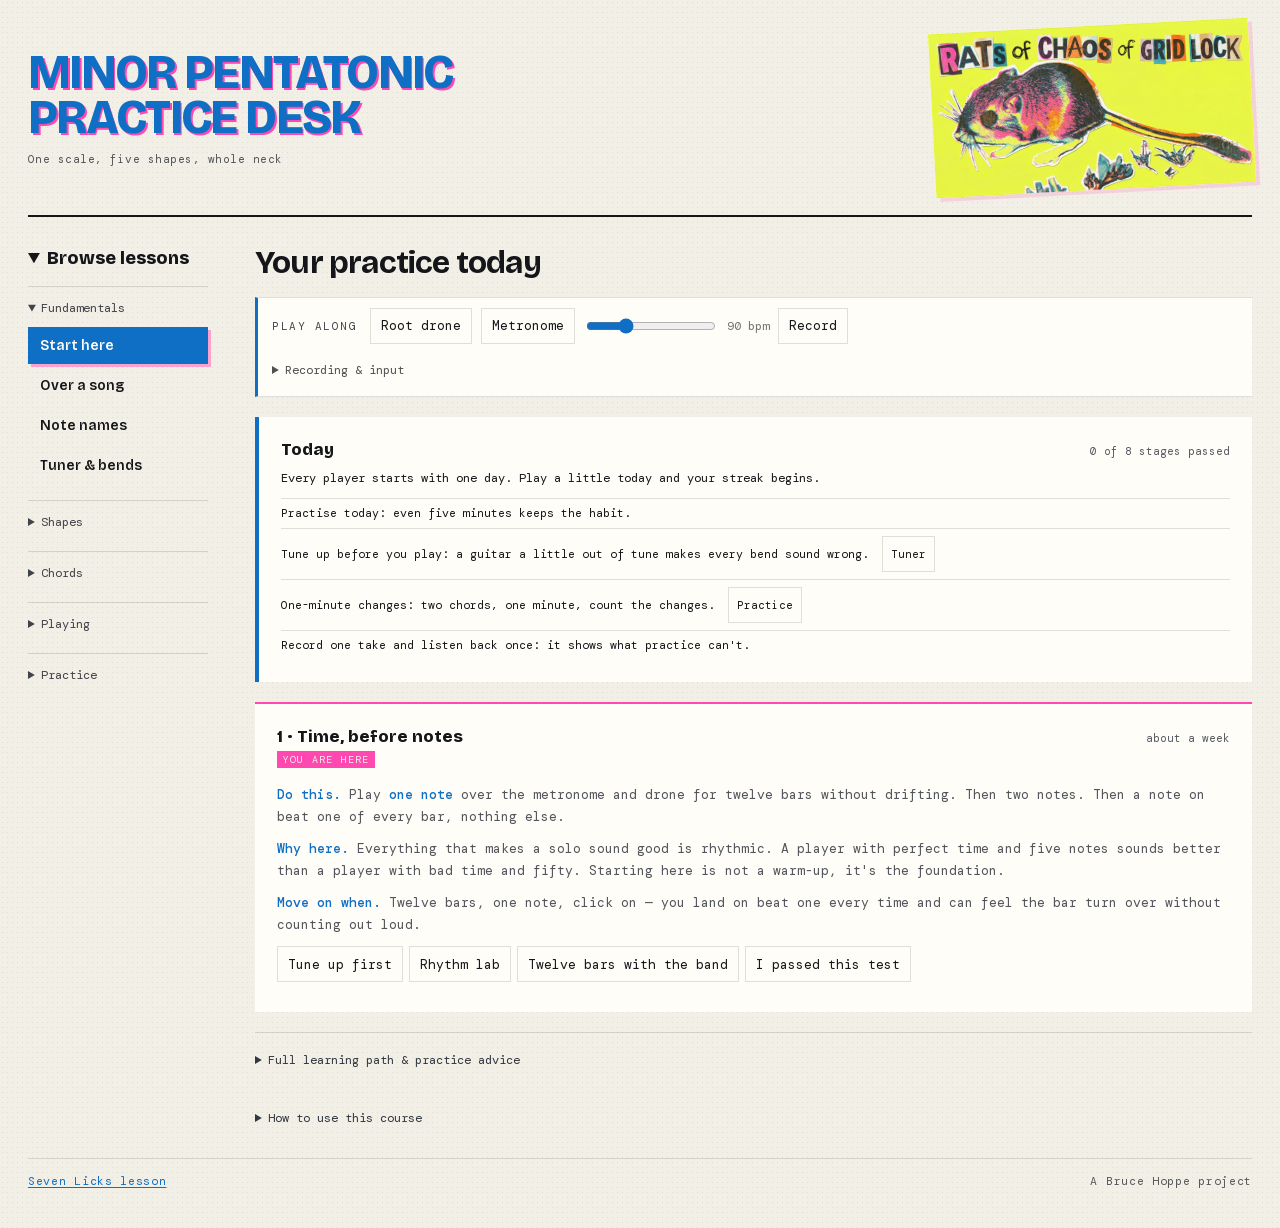
==== commit b60cb217: "Replace the kaiju graphics with the Rats of Chaos of Grid Lock kangaroo rat Both the masthead and th" ====
--- a/web/index.html
+++ b/web/index.html
@@ -20,8 +20,8 @@
 
     </div>
   <figure class="hero">
-    <img src="assets/kaiju-guitar.jpg" width="800" height="509"
-      alt="A riso-printed kaiju in armour, drawn in blue and pink, playing an electric guitar">
+    <img src="assets/kaiju-guitar.jpg" width="800" height="409"
+      alt="A riso-printed kangaroo rat in pink, blue and black on acid yellow, under the title Rats of Chaos of Grid Lock">
   </figure>
   </header>
 
@@ -985,8 +985,8 @@
 
   <section id="v-trainer" hidden>
     <figure class="hero poster">
-      <img src="assets/rats-of-chaos.jpg" width="720" height="580" loading="lazy"
-        alt="A riso-printed gig poster in yellow, blue and black: a kaiju smashing through a city, playing an electric guitar, under the title Rats of Chaos of Grid Lock">
+      <img src="assets/rats-of-chaos.jpg" width="720" height="368" loading="lazy"
+        alt="A riso-printed gig poster on acid yellow: a pink, blue and black kangaroo rat under ransom-note lettering reading Rats of Chaos of Grid Lock">
       <figcaption>Your backing band: <b>Rats of Chaos of Grid Lock</b></figcaption>
     </figure>
     <p class="tip" style="max-width:64ch;margin:0 0 18px;font-size:12.5px">
--- a/web/app.css
+++ b/web/app.css
@@ -403,7 +403,7 @@
 .masthead{display:flex;align-items:center;justify-content:space-between;gap:24px;padding:26px 0 25px;border-bottom:2px solid var(--ink);margin-bottom:30px}
 .masthead h1{font-size:clamp(27px,4.2vw,47px);line-height:.96;letter-spacing:-.035em;text-shadow:1.5px 1.5px var(--pink)}
 .masthead .sub{font-size:11px;letter-spacing:.045em;text-transform:none;opacity:1;color:#525459;margin:12px 0 0}
-.masthead .hero{width:182px;margin:0;flex-shrink:0;max-width:25%;border:0;transform:rotate(-3deg);box-shadow:4px 4px 0 #ff48b02c}
+.masthead .hero{width:320px;margin:0;flex-shrink:0;max-width:38%;border:0;transform:rotate(-3deg);box-shadow:4px 4px 0 #ff48b02c}
 .desk-layout{display:grid;grid-template-columns:185px minmax(0,1fr);gap:42px;align-items:start}
 .lesson-index{position:sticky;top:18px}
 .browse>summary{font-family:'Bricolage Grotesque',sans-serif;font-size:18px;font-weight:800;margin-bottom:17px;cursor:pointer}
@@ -417,6 +417,11 @@
 .lesson-title{font-family:'Bricolage Grotesque',sans-serif;font-size:32px;letter-spacing:-.025em;line-height:1;margin:0}
 .key-select{font-size:12px;white-space:nowrap}
 .key-select select{font-family:inherit;font-size:13px;border:1px solid var(--rule);background:var(--card);padding:9px;color:var(--ink);margin-left:6px}
+/* The key decides what every diagram shows, so its label should be the first thing seen there */
+.key-select #keylbl{font-family:"Bricolage Grotesque",system-ui,sans-serif;font-weight:800;font-size:19px;
+  color:var(--blue);text-transform:uppercase;letter-spacing:.06em;vertical-align:middle;
+  border-bottom:3px solid var(--pink);padding-bottom:1px}
+.key-select select{border:2px solid var(--blue);font-weight:600}
 .diagram-settings{border-bottom:1px solid var(--rule);padding:0 0 15px;margin-bottom:18px}
 .diagram-settings summary,.course-outline>summary,.course-intro>summary{cursor:pointer;font-size:12px;padding:7px 0;color:#313840}
 .diagram-settings[open] summary{margin-bottom:15px}
@@ -447,17 +452,17 @@
 .credit{margin-top:25px;padding:15px 0;opacity:1;color:#56585d}
 @media(min-width:1100px){#boxes{grid-template-columns:repeat(2,minmax(0,1fr))}}
 @media(max-width:740px){
- body{padding:0 16px 15px}.masthead{padding:22px 0;margin-bottom:20px;gap:12px}.masthead .hero{width:100px;max-width:27%}.masthead h1{font-size:29px}.masthead .sub{font-size:10px;max-width:23ch;line-height:1.5}
- .desk-layout{display:block}.lesson-index{position:static;border-bottom:1px solid var(--rule);margin-bottom:24px}.browse>summary{font-size:15px;margin-bottom:14px}.lesson-title{font-size:25px}.lesson-context{align-items:center}.key-select{font-size:11px}.key-select select{max-width:116px;margin-left:0}.grid,.grid.wide{grid-template-columns:minmax(0,1fr)}.practice-audio{padding:10px;margin:0 0 20px}.practice-audio #play>.lbl{flex-basis:100%}.legend{gap:10px}.card h2 em{font-size:10px}.map{overflow-x:auto}.map svg{min-width:570px}#path>.card{padding:16px}
+ body{padding:0 16px 15px}.masthead{padding:22px 0;margin-bottom:20px;gap:12px}.masthead .hero{width:150px;max-width:38%}.masthead h1{font-size:29px}.masthead .sub{font-size:10px;max-width:23ch;line-height:1.5}
+ .desk-layout{display:block}.lesson-index{position:static;border-bottom:1px solid var(--rule);margin-bottom:24px}.browse>summary{font-size:15px;margin-bottom:14px}.lesson-title{font-size:25px}.lesson-context{align-items:center}.key-select{font-size:12px}.key-select select{max-width:116px;margin-left:0}.grid,.grid.wide{grid-template-columns:minmax(0,1fr)}.practice-audio{padding:10px;margin:0 0 20px}.practice-audio #play>.lbl{flex-basis:100%}.legend{gap:10px}.card h2 em{font-size:10px}.map{overflow-x:auto}.map svg{min-width:570px}#path>.card{padding:16px}
 }
 .trainer-options{border-block:1px solid var(--rule);padding:10px 0;margin:15px 0}
 .trainer-options>summary{cursor:pointer;font-size:12px;padding:6px 0}
 .trainer-options[open]>summary{margin-bottom:14px}
-#v-trainer .hero{max-width:155px;float:right;margin:0 0 20px 25px;transform:rotate(2deg)}
-#v-trainer .hero figcaption{font-size:9px;line-height:1.5;padding:5px}
+#v-trainer .hero{max-width:300px;float:right;margin:0 0 20px 25px;transform:rotate(2deg)}
+#v-trainer .hero figcaption{font-size:11.5px;line-height:1.5;padding:7px}
 #v-trainer>.tip{min-height:145px;max-width:53ch!important}
 #v-trainer>.card{clear:both}
-@media(max-width:740px){#v-trainer .hero{max-width:105px;margin-left:14px}#v-trainer>.tip{min-height:110px}}
+@media(max-width:740px){#v-trainer .hero{max-width:165px;margin-left:14px}#v-trainer>.tip{min-height:190px}}
 #settingssummary{font-size:11px;color:var(--blue);margin-left:8px}
 .skip-link{position:absolute;top:0;left:16px;transform:translateY(-120%);z-index:10;background:var(--card);padding:12px;color:var(--blue)}
 .skip-link:focus{transform:none}
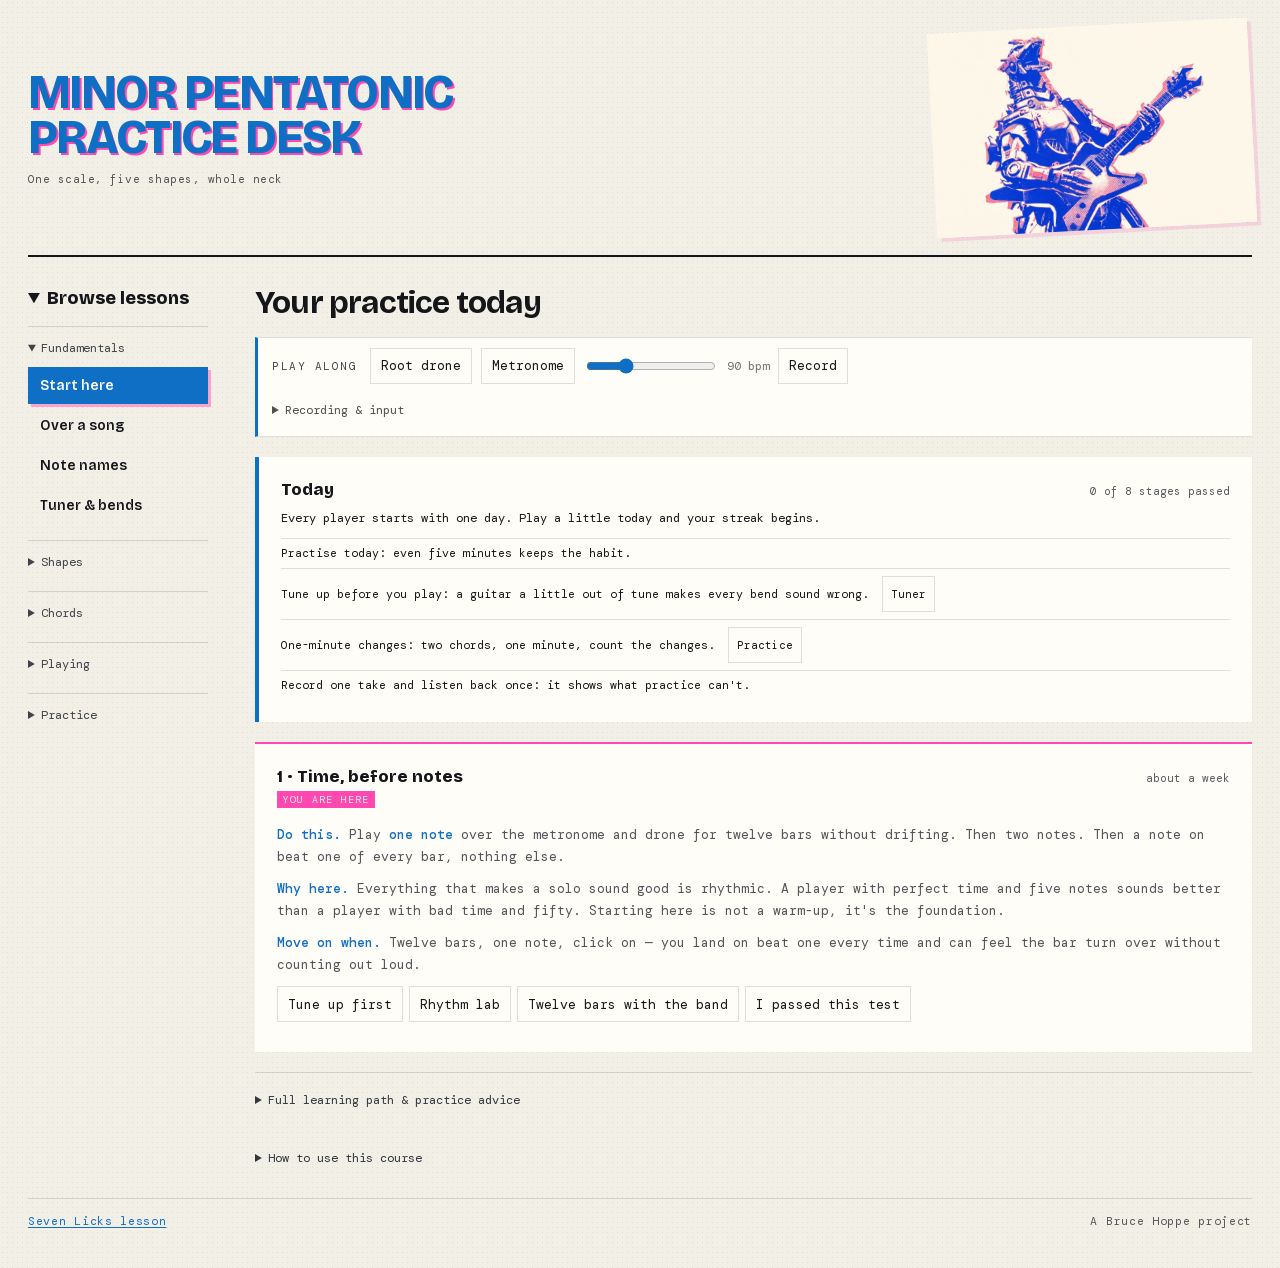
==== commit 615a563f: "Put the kaiju back on the front page Only the 12-bar trainer poster uses the Rats of Chaos of Grid L" ====
--- a/web/index.html
+++ b/web/index.html
@@ -20,8 +20,8 @@
 
     </div>
   <figure class="hero">
-    <img src="assets/kaiju-guitar.jpg" width="800" height="409"
-      alt="A riso-printed kangaroo rat in pink, blue and black on acid yellow, under the title Rats of Chaos of Grid Lock">
+    <img src="assets/kaiju-guitar.jpg" width="800" height="509"
+      alt="A riso-printed kaiju in armour, drawn in blue and pink, playing an electric guitar">
   </figure>
   </header>
 
